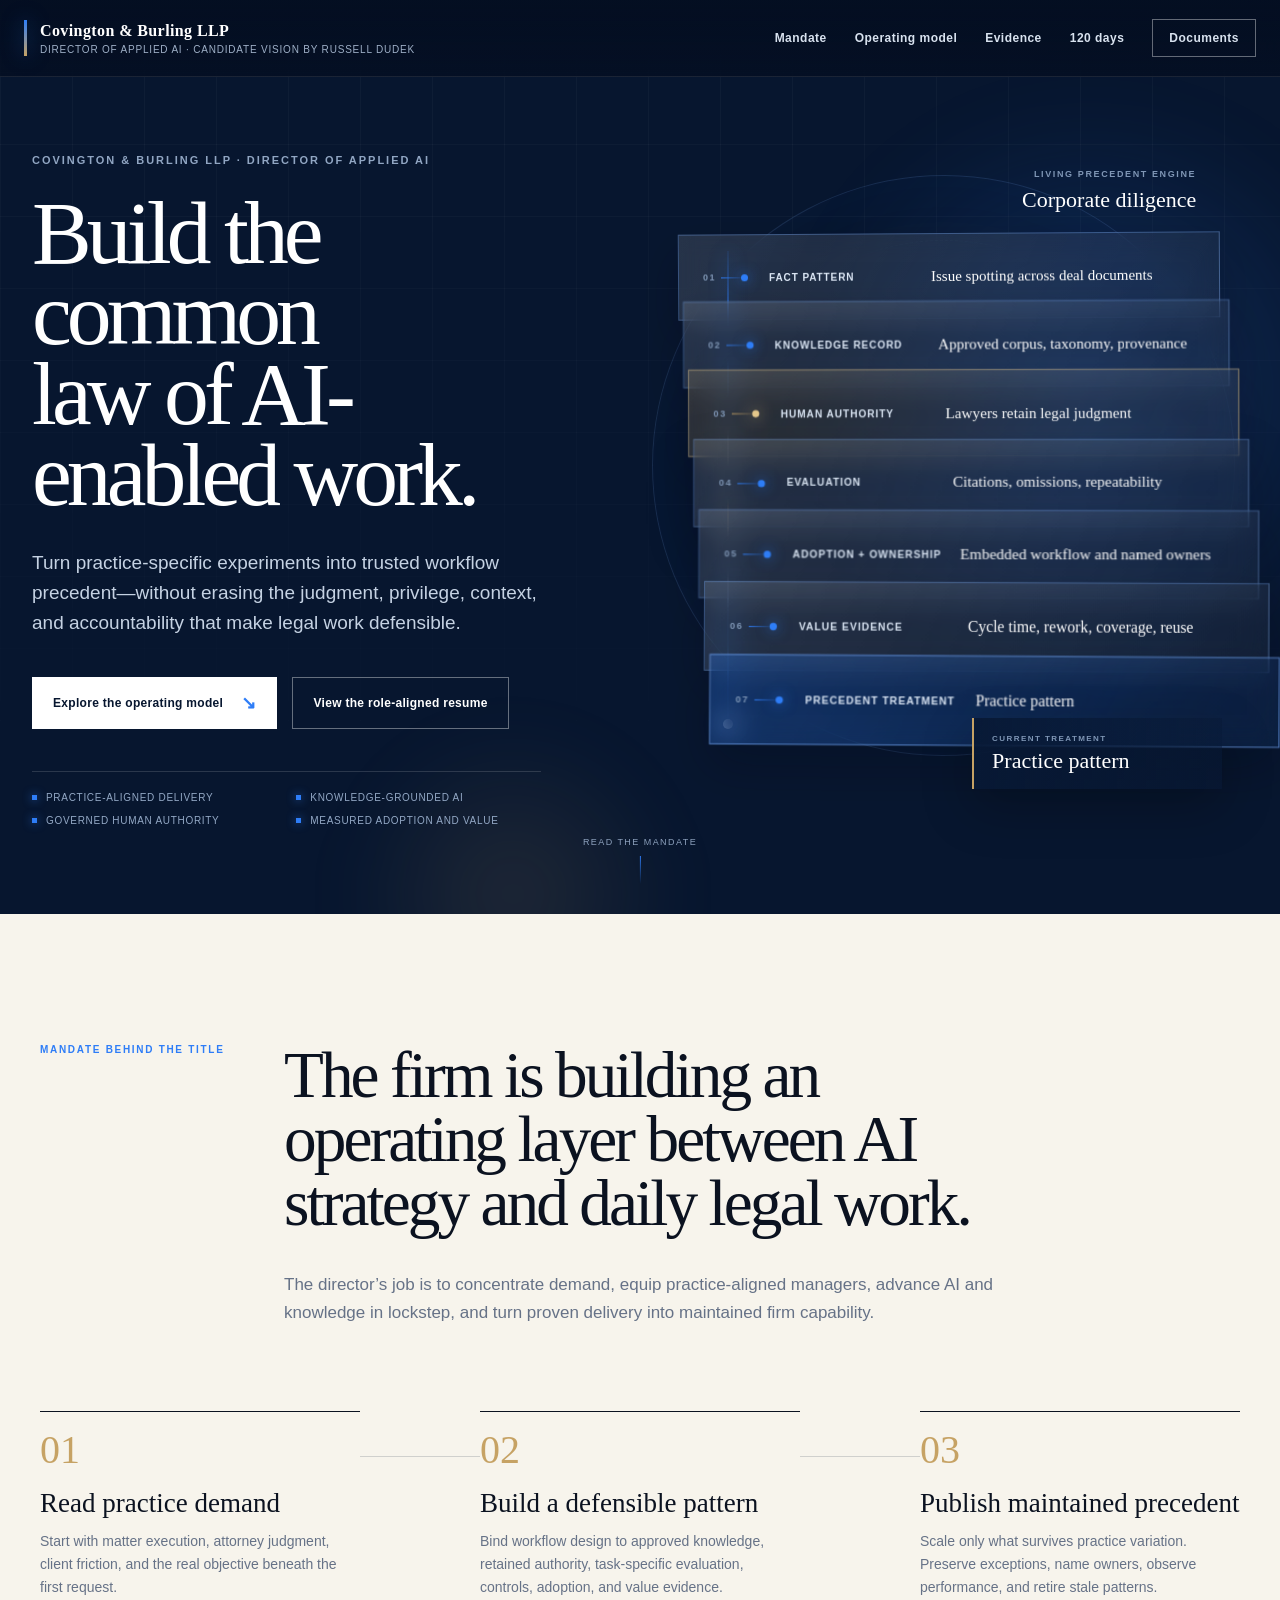
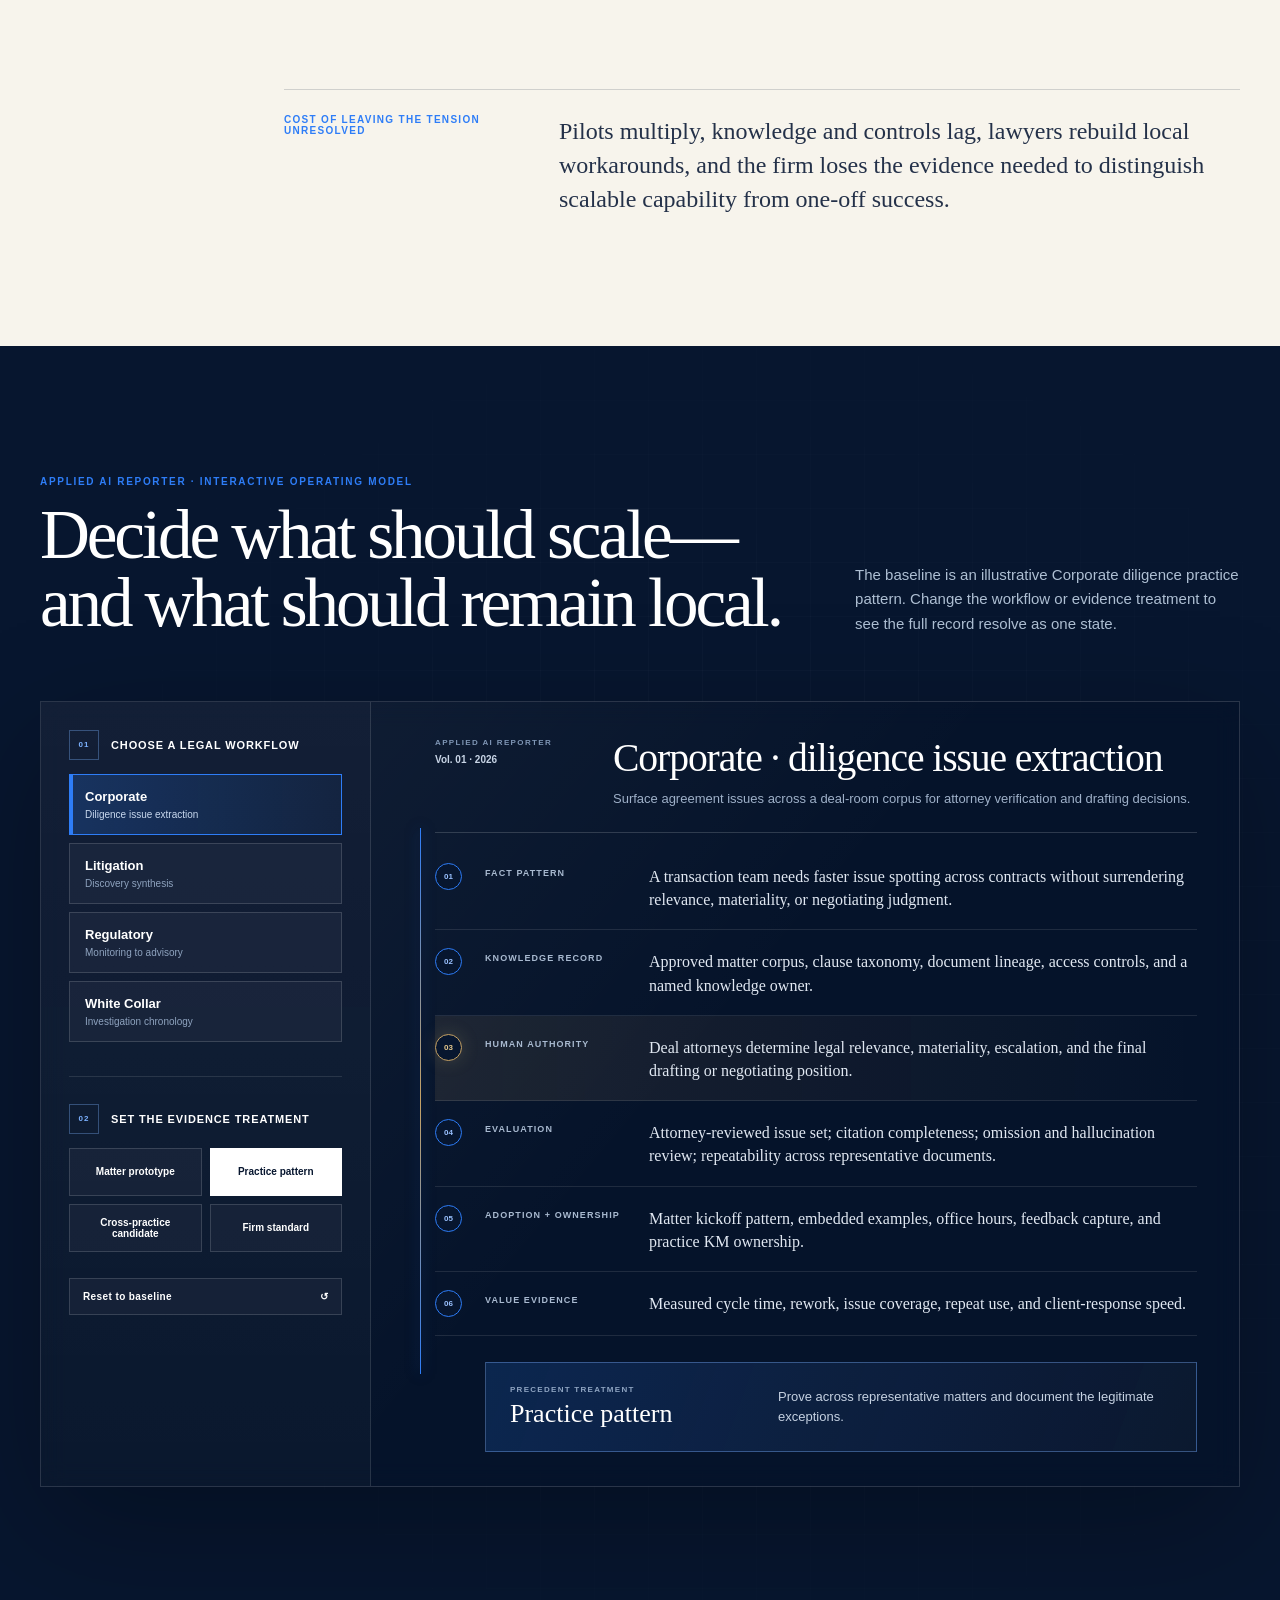
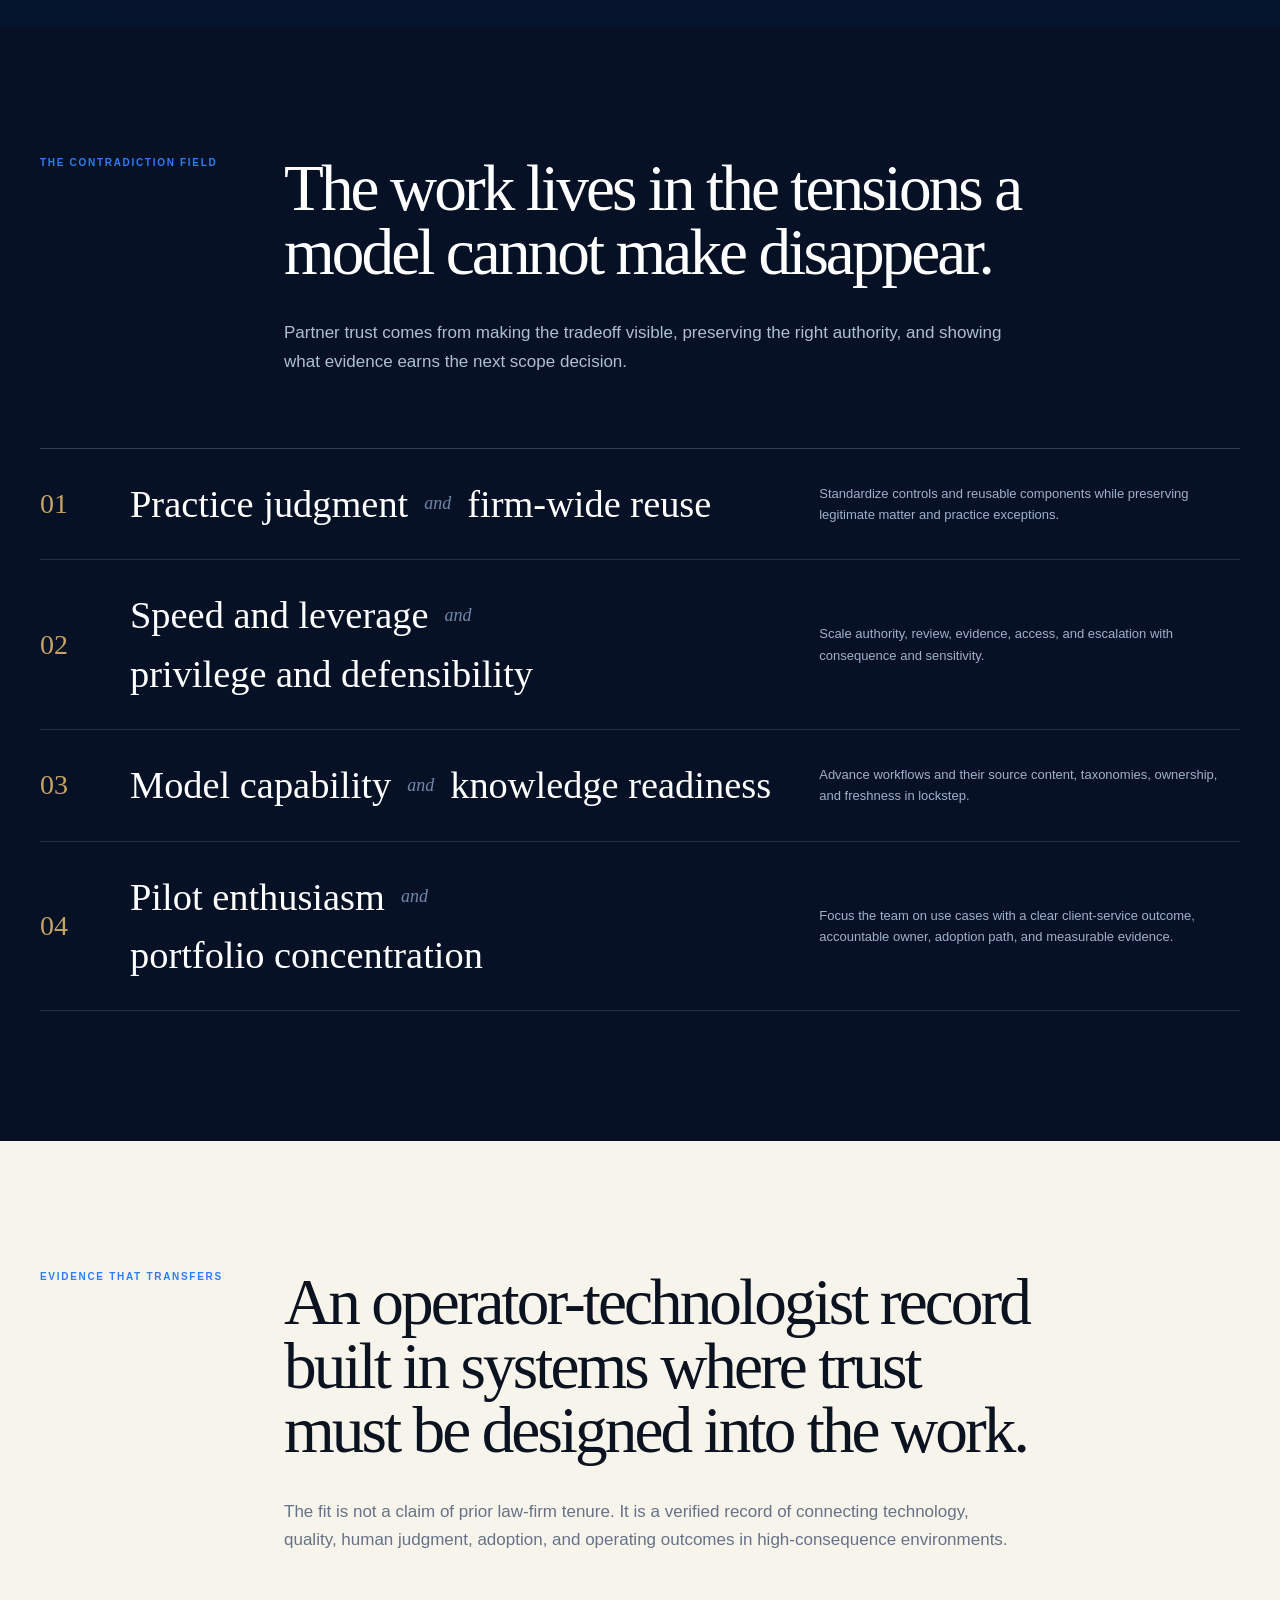
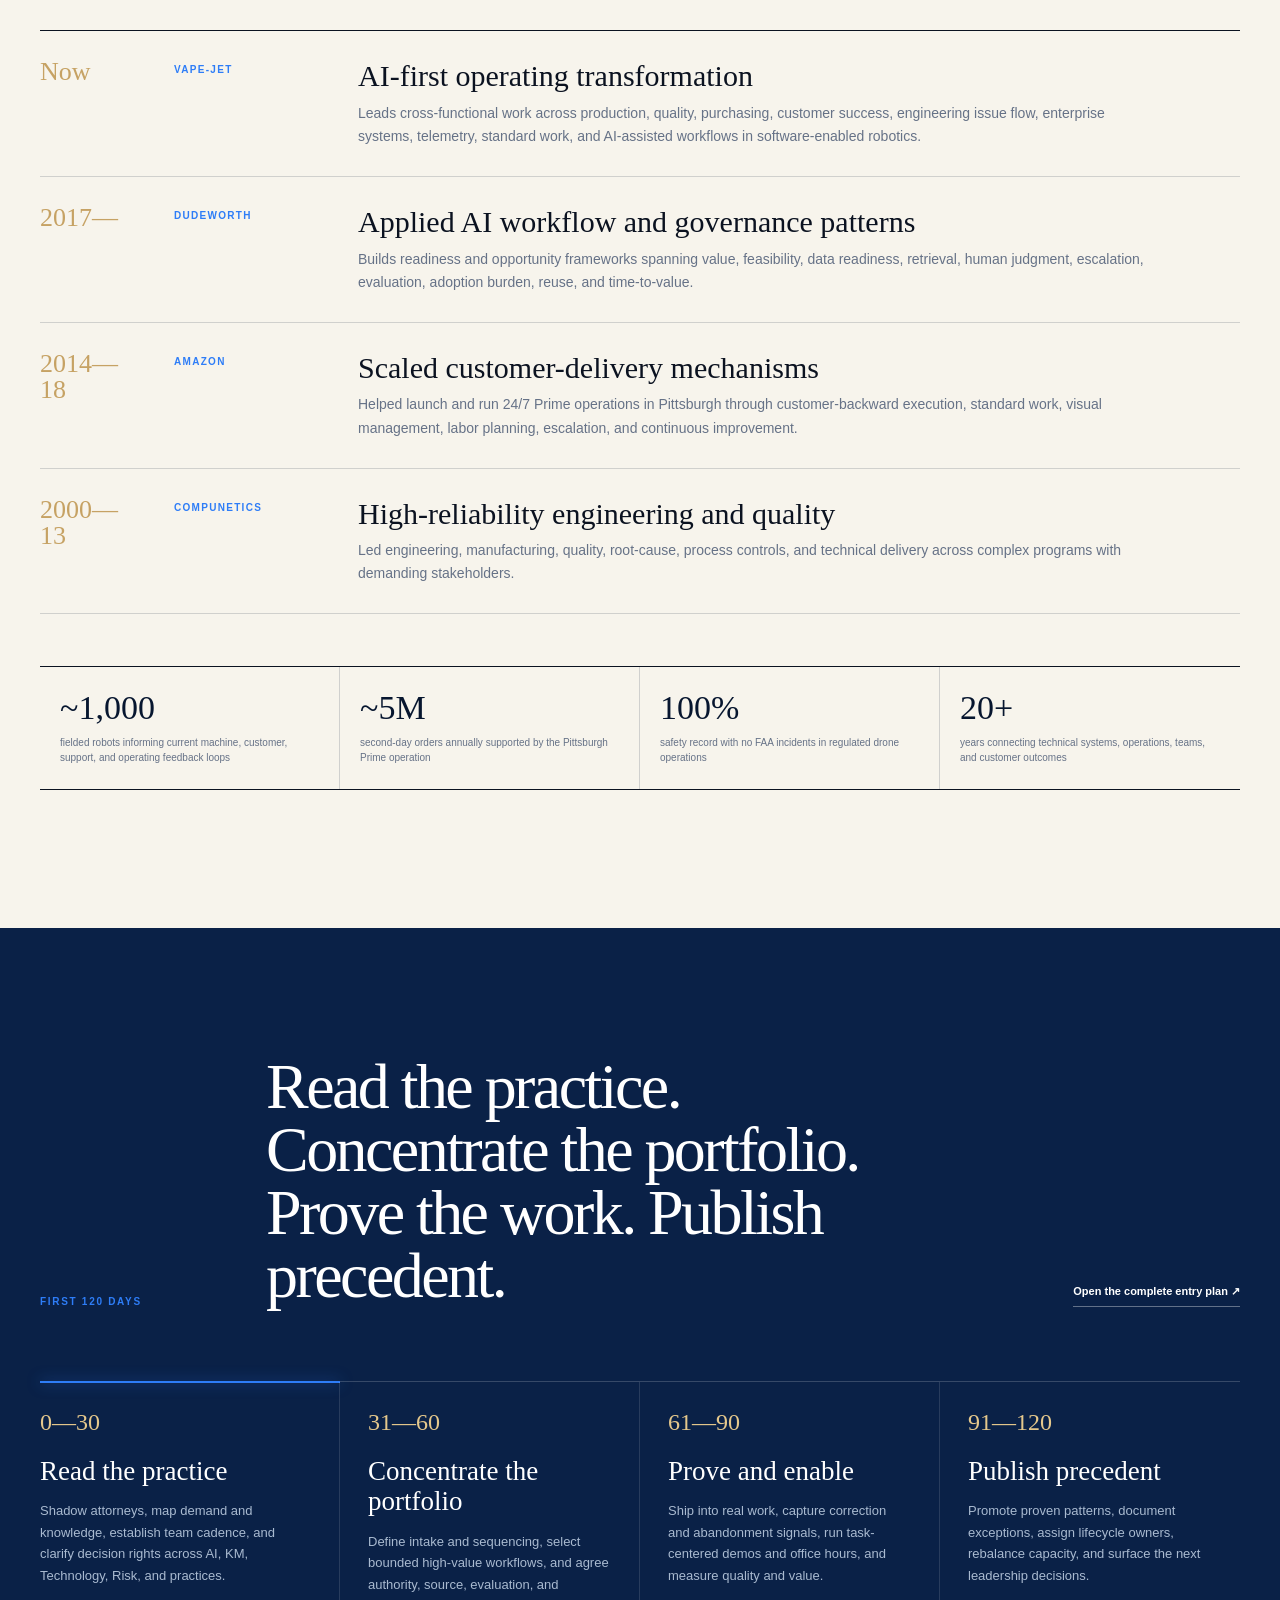
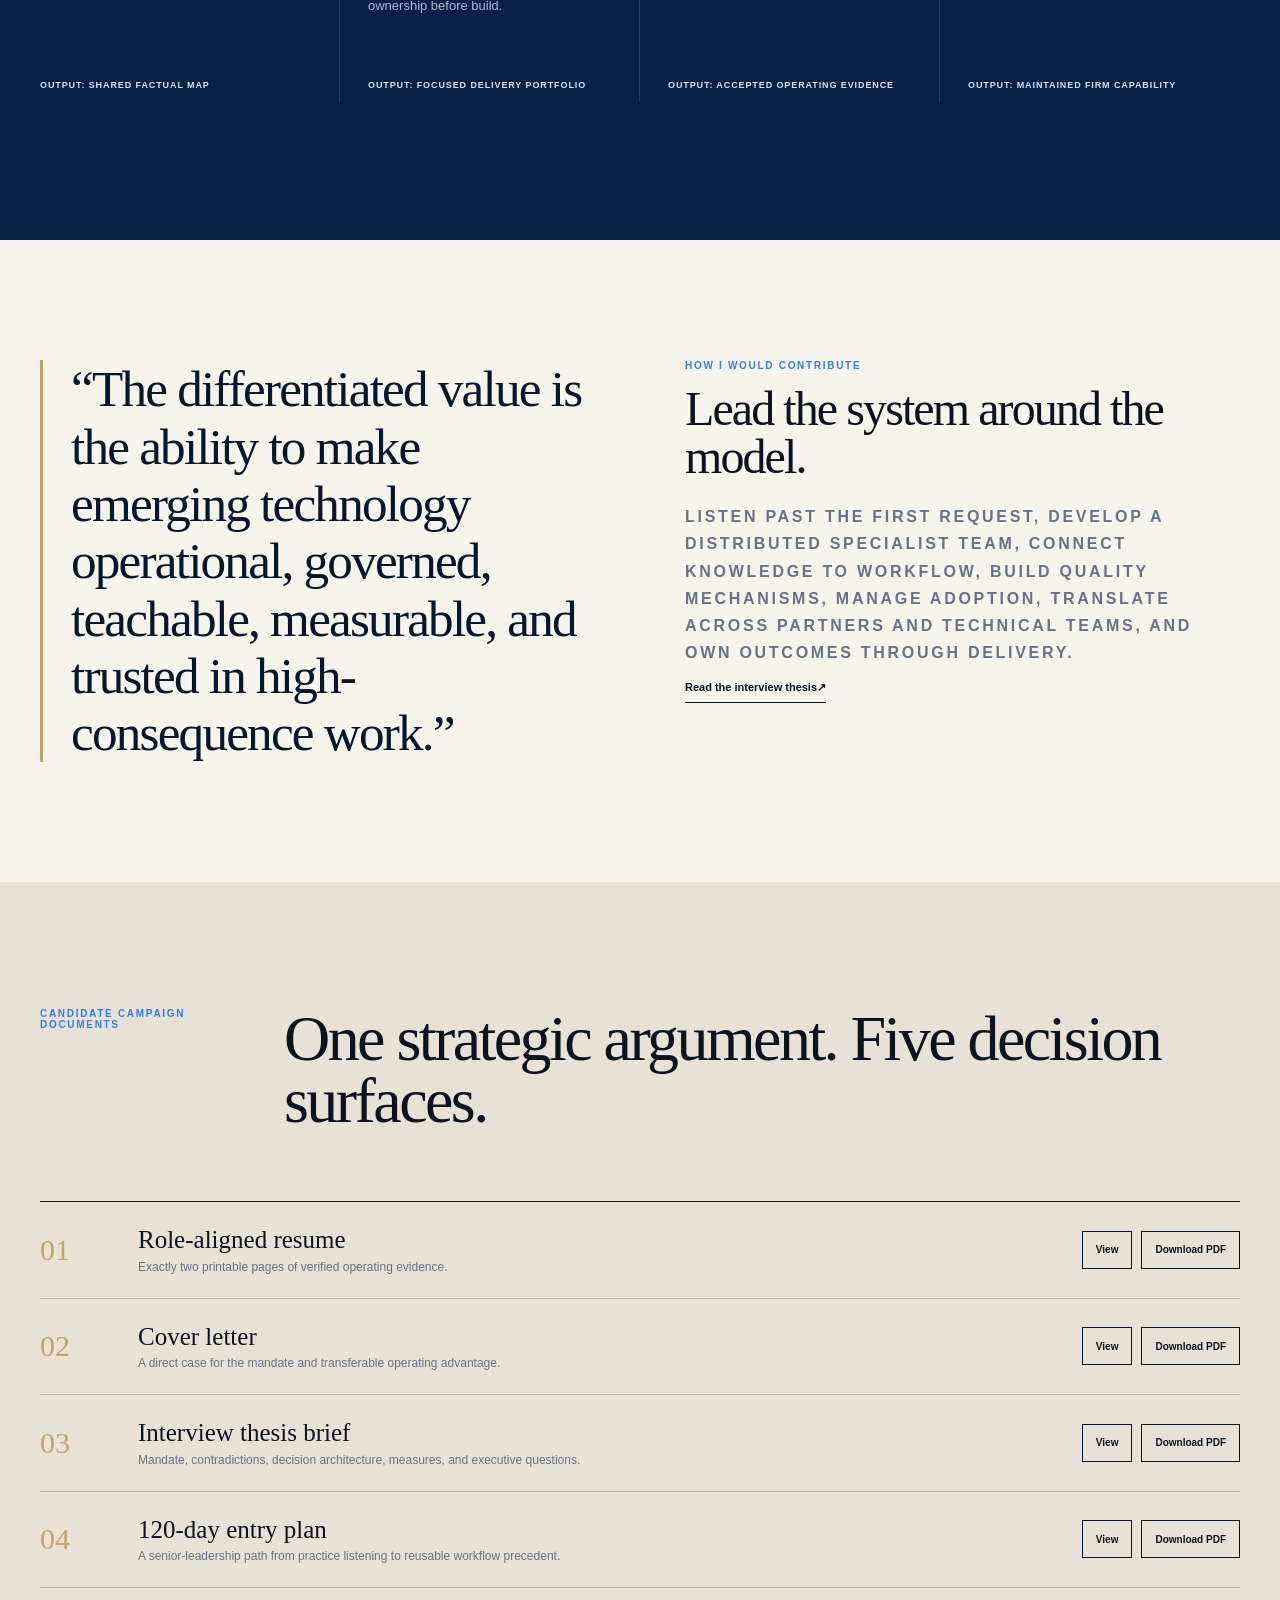
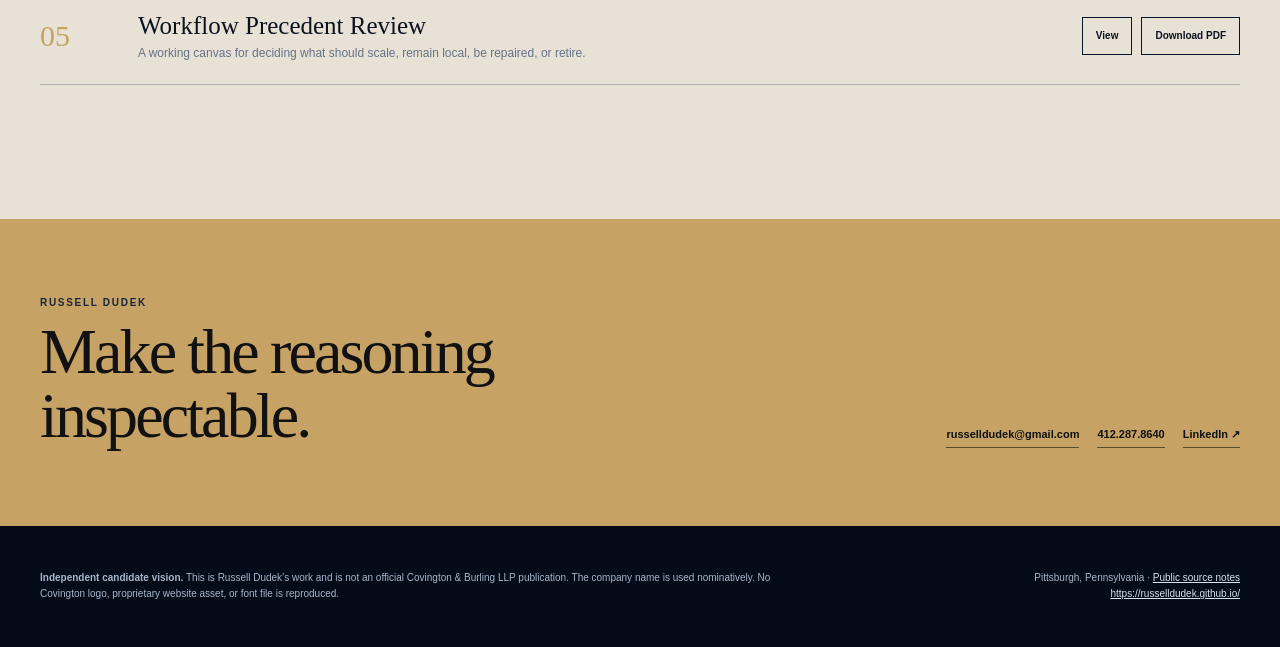
==== index.html @ 525b0bd7 "Publish Living Precedent Engine campaign" ====
<!doctype html>
<html lang="en">
<head>
  <meta charset="utf-8">
  <meta name="viewport" content="width=device-width,initial-scale=1">
  <meta name="theme-color" content="#07162f">
  <title>Russell Dudek | Director of Applied AI Candidate Vision</title>
  <meta name="description" content="An independent candidate vision for leading applied AI delivery across Covington's legal practices.">
  <link rel="stylesheet" href="styles.css">
  <script src="app.js" defer></script>
</head>
<body class="site-body">
  <a class="skip-link" href="#main">Skip to content</a>

  <header class="site-header" id="top">
    <nav class="nav-shell" aria-label="Primary">
      <a class="identity" href="index.html" aria-label="Covington & Burling LLP Director of Applied AI candidate vision by Russell Dudek">
        <span class="identity-mark" aria-hidden="true"></span>
        <span>
          <strong>Covington &amp; Burling LLP</strong>
          <small>Director of Applied AI · Candidate vision by Russell Dudek</small>
        </span>
      </a>
      <button class="menu-button" id="menuBtn" type="button" aria-expanded="false" aria-controls="siteMenu">
        <span></span><span></span><span></span><span class="sr-only">Open menu</span>
      </button>
      <div class="nav-links" id="siteMenu">
        <a href="#mandate">Mandate</a>
        <a href="#precedentLab">Operating model</a>
        <a href="#evidence">Evidence</a>
        <a href="#entry">120 days</a>
        <a class="nav-documents" href="#documents">Documents</a>
      </div>
    </nav>
  </header>

  <main id="main">
    <section class="hero" aria-labelledby="heroTitle">
      <div class="hero-grid" aria-hidden="true"></div>
      <div class="hero-glow hero-glow-one" aria-hidden="true"></div>
      <div class="hero-glow hero-glow-two" aria-hidden="true"></div>
      <div class="hero-inner">
        <div class="hero-copy">
          <p class="hero-context">Covington &amp; Burling LLP · Director of Applied AI</p>
          <h1 id="heroTitle">Build the common law of AI-enabled work.</h1>
          <p class="hero-lead">Turn practice-specific experiments into trusted workflow precedent—without erasing the judgment, privilege, context, and accountability that make legal work defensible.</p>
          <div class="hero-actions">
            <a class="hero-primary" href="#precedentLab">Explore the operating model <span aria-hidden="true">↘</span></a>
            <a class="hero-secondary" href="resume.html">View the role-aligned resume</a>
          </div>
          <div class="hero-proof" aria-label="Candidate positioning">
            <span>Practice-aligned delivery</span>
            <span>Knowledge-grounded AI</span>
            <span>Governed human authority</span>
            <span>Measured adoption and value</span>
          </div>
        </div>

        <div class="engine-hero" id="heroEngine" data-state="assembling" aria-label="Living Precedent Engine showing seven evidence layers">
          <div class="engine-orbit" aria-hidden="true"></div>
          <div class="engine-caption">
            <span>Living Precedent Engine</span>
            <strong data-field="scenarioShort">Corporate diligence</strong>
          </div>

          <div class="engine-desktop" aria-hidden="true">
            <div class="authority-thread"></div>
            <div class="engine-layer" data-engine-layer="fact" style="--i:0">
              <span class="engine-index">01</span><span class="engine-label">Fact pattern</span><span class="engine-value" data-field="factShort">Issue spotting across deal documents</span>
            </div>
            <div class="engine-layer" data-engine-layer="knowledge" style="--i:1">
              <span class="engine-index">02</span><span class="engine-label">Knowledge record</span><span class="engine-value" data-field="knowledgeShort">Approved corpus, taxonomy, provenance</span>
            </div>
            <div class="engine-layer authority-layer" data-engine-layer="authority" style="--i:2">
              <span class="engine-index">03</span><span class="engine-label">Human authority</span><span class="engine-value" data-field="authorityShort">Lawyers retain legal judgment</span>
            </div>
            <div class="engine-layer" data-engine-layer="evaluation" style="--i:3">
              <span class="engine-index">04</span><span class="engine-label">Evaluation</span><span class="engine-value" data-field="evaluationShort">Citations, omissions, repeatability</span>
            </div>
            <div class="engine-layer" data-engine-layer="adoption" style="--i:4">
              <span class="engine-index">05</span><span class="engine-label">Adoption + ownership</span><span class="engine-value" data-field="adoptionShort">Embedded workflow and named owners</span>
            </div>
            <div class="engine-layer" data-engine-layer="value" style="--i:5">
              <span class="engine-index">06</span><span class="engine-label">Value evidence</span><span class="engine-value" data-field="valueShort">Cycle time, rework, coverage, reuse</span>
            </div>
            <div class="engine-layer treatment-layer" data-engine-layer="treatment" style="--i:6">
              <span class="engine-index">07</span><span class="engine-label">Precedent treatment</span><strong class="engine-value" data-field="disposition">Practice pattern</strong>
            </div>
          </div>

          <div class="engine-mobile" aria-hidden="true">
            <div><span>01</span><small>Fact pattern</small><strong data-field="factShort">Issue spotting across deal documents</strong></div>
            <div><span>02</span><small>Knowledge record</small><strong data-field="knowledgeShort">Approved corpus, taxonomy, provenance</strong></div>
            <div class="mobile-authority"><span>03</span><small>Human authority</small><strong data-field="authorityShort">Lawyers retain legal judgment</strong></div>
            <div><span>04</span><small>Evaluation</small><strong data-field="evaluationShort">Citations, omissions, repeatability</strong></div>
            <div><span>05</span><small>Adoption + ownership</small><strong data-field="adoptionShort">Embedded workflow and named owners</strong></div>
            <div><span>06</span><small>Value evidence</small><strong data-field="valueShort">Cycle time, rework, coverage, reuse</strong></div>
            <div class="mobile-treatment"><span>07</span><small>Precedent treatment</small><strong data-field="disposition">Practice pattern</strong></div>
          </div>

          <div class="engine-status">
            <span>Current treatment</span>
            <strong data-field="disposition">Practice pattern</strong>
          </div>
        </div>
      </div>
      <a class="scroll-cue" href="#mandate"><span>Read the mandate</span><i aria-hidden="true"></i></a>
    </section>

    <section class="mandate-section section-light" id="mandate">
      <div class="content-shell">
        <div class="section-heading reveal">
          <p>Mandate behind the title</p>
          <h2>The firm is building an operating layer between AI strategy and daily legal work.</h2>
          <div class="section-summary">The director’s job is to concentrate demand, equip practice-aligned managers, advance AI and knowledge in lockstep, and turn proven delivery into maintained firm capability.</div>
        </div>
        <div class="mandate-track reveal" aria-label="Mandate progression">
          <article>
            <span>01</span>
            <h3>Read practice demand</h3>
            <p>Start with matter execution, attorney judgment, client friction, and the real objective beneath the first request.</p>
          </article>
          <div class="track-line" aria-hidden="true"><i></i></div>
          <article>
            <span>02</span>
            <h3>Build a defensible pattern</h3>
            <p>Bind workflow design to approved knowledge, retained authority, task-specific evaluation, controls, adoption, and value evidence.</p>
          </article>
          <div class="track-line" aria-hidden="true"><i></i></div>
          <article>
            <span>03</span>
            <h3>Publish maintained precedent</h3>
            <p>Scale only what survives practice variation. Preserve exceptions, name owners, observe performance, and retire stale patterns.</p>
          </article>
        </div>
        <div class="inaction-note reveal">
          <span>Cost of leaving the tension unresolved</span>
          <p>Pilots multiply, knowledge and controls lag, lawyers rebuild local workarounds, and the firm loses the evidence needed to distinguish scalable capability from one-off success.</p>
        </div>
      </div>
    </section>

    <section class="lab-section" id="precedentLab" aria-labelledby="labTitle">
      <div class="lab-grid-background" aria-hidden="true"></div>
      <div class="content-shell">
        <div class="lab-heading reveal">
          <div>
            <p>Applied AI Reporter · interactive operating model</p>
            <h2 id="labTitle">Decide what should scale—and what should remain local.</h2>
          </div>
          <p>The baseline is an illustrative Corporate diligence practice pattern. Change the workflow or evidence treatment to see the full record resolve as one state.</p>
        </div>

        <div class="lab-shell reveal">
          <aside class="lab-controls" aria-label="Precedent model controls">
            <div class="control-group">
              <div class="control-heading"><span>01</span><strong>Choose a legal workflow</strong></div>
              <div class="scenario-controls" role="tablist" aria-label="Legal workflow">
                <button class="scenario-btn" type="button" data-scenario="corporate" role="tab" aria-selected="true">Corporate <small>Diligence issue extraction</small></button>
                <button class="scenario-btn" type="button" data-scenario="litigation" role="tab" aria-selected="false">Litigation <small>Discovery synthesis</small></button>
                <button class="scenario-btn" type="button" data-scenario="regulatory" role="tab" aria-selected="false">Regulatory <small>Monitoring to advisory</small></button>
                <button class="scenario-btn" type="button" data-scenario="whitecollar" role="tab" aria-selected="false">White Collar <small>Investigation chronology</small></button>
              </div>
            </div>

            <div class="control-group">
              <div class="control-heading"><span>02</span><strong>Set the evidence treatment</strong></div>
              <div class="stage-controls" aria-label="Evidence treatment">
                <button class="stage-btn" type="button" data-stage="prototype" aria-pressed="false">Matter prototype</button>
                <button class="stage-btn" type="button" data-stage="practice" aria-pressed="true">Practice pattern</button>
                <button class="stage-btn" type="button" data-stage="candidate" aria-pressed="false">Cross-practice candidate</button>
                <button class="stage-btn" type="button" data-stage="standard" aria-pressed="false">Firm standard</button>
              </div>
            </div>

            <button class="reset-button" type="button" id="resetLab">Reset to baseline <span aria-hidden="true">↺</span></button>
          </aside>

          <article class="precedent-record" aria-live="polite">
            <header class="record-header">
              <div class="record-volume"><span>Applied AI Reporter</span><strong>Vol. 01 · 2026</strong></div>
              <div>
                <h3 id="scenarioTitle">Corporate · diligence issue extraction</h3>
                <p id="scenarioSummary">Surface agreement issues across a deal-room corpus for attorney verification and drafting decisions.</p>
              </div>
            </header>

            <div class="record-thread" aria-hidden="true"></div>
            <div class="record-layers">
              <section class="record-layer" data-record-layer="fact"><span>01</span><h4>Fact pattern</h4><p id="fact">A transaction team needs faster issue spotting across contracts without surrendering relevance, materiality, or negotiating judgment.</p></section>
              <section class="record-layer" data-record-layer="knowledge"><span>02</span><h4>Knowledge record</h4><p id="knowledge">Approved matter corpus, clause taxonomy, document lineage, access controls, and a named knowledge owner.</p></section>
              <section class="record-layer record-authority" data-record-layer="authority"><span>03</span><h4>Human authority</h4><p id="authority">Deal attorneys determine legal relevance, materiality, escalation, and the final drafting or negotiating position.</p></section>
              <section class="record-layer" data-record-layer="evaluation"><span>04</span><h4>Evaluation</h4><p id="evaluation">Attorney-reviewed issue set; citation completeness; omission and hallucination review; repeatability across representative documents.</p></section>
              <section class="record-layer" data-record-layer="adoption"><span>05</span><h4>Adoption + ownership</h4><p id="adoption">Matter kickoff pattern, embedded examples, office hours, feedback capture, and practice KM ownership.</p></section>
              <section class="record-layer" data-record-layer="value"><span>06</span><h4>Value evidence</h4><p id="value">Measured cycle time, rework, issue coverage, repeat use, and client-response speed.</p></section>
            </div>

            <footer class="record-disposition">
              <div><span>Precedent treatment</span><strong id="labDisposition">Practice pattern</strong></div>
              <p id="nextDecision">Prove across representative matters and document the legitimate exceptions.</p>
            </footer>
          </article>
        </div>
        <p class="sr-only" id="stateAnnouncement" aria-live="polite"></p>
      </div>
    </section>

    <section class="tensions-section" id="tensions">
      <div class="content-shell">
        <div class="section-heading inverse reveal">
          <p>The contradiction field</p>
          <h2>The work lives in the tensions a model cannot make disappear.</h2>
          <div class="section-summary">Partner trust comes from making the tradeoff visible, preserving the right authority, and showing what evidence earns the next scope decision.</div>
        </div>
        <div class="tension-list">
          <article class="tension-item reveal"><span>01</span><div><strong>Practice judgment</strong><em>and</em><strong>firm-wide reuse</strong></div><p>Standardize controls and reusable components while preserving legitimate matter and practice exceptions.</p></article>
          <article class="tension-item reveal"><span>02</span><div><strong>Speed and leverage</strong><em>and</em><strong>privilege and defensibility</strong></div><p>Scale authority, review, evidence, access, and escalation with consequence and sensitivity.</p></article>
          <article class="tension-item reveal"><span>03</span><div><strong>Model capability</strong><em>and</em><strong>knowledge readiness</strong></div><p>Advance workflows and their source content, taxonomies, ownership, and freshness in lockstep.</p></article>
          <article class="tension-item reveal"><span>04</span><div><strong>Pilot enthusiasm</strong><em>and</em><strong>portfolio concentration</strong></div><p>Focus the team on use cases with a clear client-service outcome, accountable owner, adoption path, and measurable evidence.</p></article>
        </div>
      </div>
    </section>

    <section class="evidence-section section-light" id="evidence">
      <div class="content-shell">
        <div class="section-heading reveal">
          <p>Evidence that transfers</p>
          <h2>An operator-technologist record built in systems where trust must be designed into the work.</h2>
          <div class="section-summary">The fit is not a claim of prior law-firm tenure. It is a verified record of connecting technology, quality, human judgment, adoption, and operating outcomes in high-consequence environments.</div>
        </div>

        <div class="evidence-rail reveal">
          <article><div class="evidence-year">Now</div><div class="evidence-company">Vape-Jet</div><div><h3>AI-first operating transformation</h3><p>Leads cross-functional work across production, quality, purchasing, customer success, engineering issue flow, enterprise systems, telemetry, standard work, and AI-assisted workflows in software-enabled robotics.</p></div></article>
          <article><div class="evidence-year">2017—</div><div class="evidence-company">DudeWorth</div><div><h3>Applied AI workflow and governance patterns</h3><p>Builds readiness and opportunity frameworks spanning value, feasibility, data readiness, retrieval, human judgment, escalation, evaluation, adoption burden, reuse, and time-to-value.</p></div></article>
          <article><div class="evidence-year">2014—18</div><div class="evidence-company">Amazon</div><div><h3>Scaled customer-delivery mechanisms</h3><p>Helped launch and run 24/7 Prime operations in Pittsburgh through customer-backward execution, standard work, visual management, labor planning, escalation, and continuous improvement.</p></div></article>
          <article><div class="evidence-year">2000—13</div><div class="evidence-company">Compunetics</div><div><h3>High-reliability engineering and quality</h3><p>Led engineering, manufacturing, quality, root-cause, process controls, and technical delivery across complex programs with demanding stakeholders.</p></div></article>
        </div>

        <div class="evidence-measures reveal" aria-label="Verified measures">
          <div><strong>~1,000</strong><span>fielded robots informing current machine, customer, support, and operating feedback loops</span></div>
          <div><strong>~5M</strong><span>second-day orders annually supported by the Pittsburgh Prime operation</span></div>
          <div><strong>100%</strong><span>safety record with no FAA incidents in regulated drone operations</span></div>
          <div><strong>20+</strong><span>years connecting technical systems, operations, teams, and customer outcomes</span></div>
        </div>
      </div>
    </section>

    <section class="entry-section" id="entry">
      <div class="content-shell">
        <div class="entry-heading reveal">
          <p>First 120 days</p>
          <h2>Read the practice. Concentrate the portfolio. Prove the work. Publish precedent.</h2>
          <a href="120-day-plan.html">Open the complete entry plan <span aria-hidden="true">↗</span></a>
        </div>
        <div class="entry-path reveal">
          <article><span>0—30</span><h3>Read the practice</h3><p>Shadow attorneys, map demand and knowledge, establish team cadence, and clarify decision rights across AI, KM, Technology, Risk, and practices.</p><strong>Output: shared factual map</strong></article>
          <article><span>31—60</span><h3>Concentrate the portfolio</h3><p>Define intake and sequencing, select bounded high-value workflows, and agree authority, source, evaluation, and ownership before build.</p><strong>Output: focused delivery portfolio</strong></article>
          <article><span>61—90</span><h3>Prove and enable</h3><p>Ship into real work, capture correction and abandonment signals, run task-centered demos and office hours, and measure quality and value.</p><strong>Output: accepted operating evidence</strong></article>
          <article><span>91—120</span><h3>Publish precedent</h3><p>Promote proven patterns, document exceptions, assign lifecycle owners, rebalance capacity, and surface the next leadership decisions.</p><strong>Output: maintained firm capability</strong></article>
        </div>
      </div>
    </section>

    <section class="fit-section section-light">
      <div class="content-shell fit-grid reveal">
        <blockquote>“The differentiated value is the ability to make emerging technology operational, governed, teachable, measurable, and trusted in high-consequence work.”</blockquote>
        <div>
          <p>How I would contribute</p>
          <h2>Lead the system around the model.</h2>
          <p>Listen past the first request, develop a distributed specialist team, connect knowledge to workflow, build quality mechanisms, manage adoption, translate across partners and technical teams, and own outcomes through delivery.</p>
          <a href="interview-brief.html">Read the interview thesis <span aria-hidden="true">↗</span></a>
        </div>
      </div>
    </section>

    <section class="documents-section" id="documents">
      <div class="content-shell">
        <div class="documents-heading reveal">
          <p>Candidate campaign documents</p>
          <h2>One strategic argument. Five decision surfaces.</h2>
        </div>
        <div class="document-rail reveal">
          <article><span>01</span><div><h3>Role-aligned resume</h3><p>Exactly two printable pages of verified operating evidence.</p></div><div><a href="resume.html">View</a><a href="pdfs/Russell-Dudek-Covington-Resume.pdf" download>Download PDF</a></div></article>
          <article><span>02</span><div><h3>Cover letter</h3><p>A direct case for the mandate and transferable operating advantage.</p></div><div><a href="cover-letter.html">View</a><a href="pdfs/Russell-Dudek-Covington-Cover-Letter.pdf" download>Download PDF</a></div></article>
          <article><span>03</span><div><h3>Interview thesis brief</h3><p>Mandate, contradictions, decision architecture, measures, and executive questions.</p></div><div><a href="interview-brief.html">View</a><a href="pdfs/Russell-Dudek-Covington-Interview-Brief.pdf" download>Download PDF</a></div></article>
          <article><span>04</span><div><h3>120-day entry plan</h3><p>A senior-leadership path from practice listening to reusable workflow precedent.</p></div><div><a href="120-day-plan.html">View</a><a href="pdfs/Russell-Dudek-Covington-120-Day-Plan.pdf" download>Download PDF</a></div></article>
          <article><span>05</span><div><h3>Workflow Precedent Review</h3><p>A working canvas for deciding what should scale, remain local, be repaired, or retire.</p></div><div><a href="workflow-precedent-review.html">View</a><a href="pdfs/Russell-Dudek-Covington-Workflow-Precedent-Review.pdf" download>Download PDF</a></div></article>
        </div>
      </div>
    </section>

    <section class="contact-section">
      <div class="content-shell contact-grid reveal">
        <div><p>Russell Dudek</p><h2>Make the reasoning inspectable.</h2></div>
        <div class="contact-links"><a href="mailto:russelldudek@gmail.com">russelldudek@gmail.com</a><a href="tel:+14122878640">412.287.8640</a><a href="https://www.linkedin.com/in/russelldudek">LinkedIn ↗</a></div>
      </div>
    </section>
  </main>

  <footer class="site-footer">
    <div class="content-shell footer-grid">
      <p><strong>Independent candidate vision.</strong> This is Russell Dudek’s work and is not an official Covington &amp; Burling LLP publication. The company name is used nominatively. No Covington logo, proprietary website asset, or font file is reproduced.</p>
      <p>Pittsburgh, Pennsylvania · <a href="source-notes.html">Public source notes</a><br><a href="https://russelldudek.github.io/">https://russelldudek.github.io/</a></p>
    </div>
  </footer>
</body>
</html>
---- styles.css ----
:root{
  --navy:#07162f;
  --navy-2:#0a2147;
  --navy-3:#102f62;
  --ink:#0b1220;
  --paper:#f7f4ec;
  --paper-2:#ede8dc;
  --white:#ffffff;
  --cobalt:#2e7df7;
  --blue:#1e5f9f;
  --cobalt-soft:#7cb1ff;
  --brass:#c6a264;
  --brass-light:#e5c88c;
  --mist:#c9d6e7;
  --muted:#667287;
  --line:rgba(7,22,47,.16);
  --line-light:rgba(255,255,255,.16);
  --serif:Georgia,'Times New Roman',serif;
  --sans:ui-sans-serif,-apple-system,BlinkMacSystemFont,'Segoe UI',Arial,sans-serif;
  --ease:cubic-bezier(.2,.8,.2,1);
  --shadow:0 28px 90px rgba(2,10,26,.28);
}
*{box-sizing:border-box}
html{scroll-behavior:smooth;background:var(--navy)}
body{margin:0;color:var(--ink);font-family:var(--sans);background:var(--paper);text-rendering:optimizeLegibility}
a{color:inherit}
button,input,textarea,select{font:inherit}
button{color:inherit}
.site-body{overflow-x:hidden}
.sr-only{position:absolute!important;width:1px!important;height:1px!important;padding:0!important;margin:-1px!important;overflow:hidden!important;clip:rect(0,0,0,0)!important;white-space:nowrap!important;border:0!important}
.skip-link{position:fixed;left:16px;top:12px;z-index:1000;transform:translateY(-180%);background:var(--white);color:var(--navy);padding:10px 14px;text-decoration:none;font-weight:800;transition:transform .2s}
.skip-link:focus{transform:translateY(0)}
.content-shell{width:min(1200px,calc(100% - 64px));margin:0 auto}

.site-header{position:fixed;top:0;left:0;right:0;z-index:100;background:linear-gradient(180deg,rgba(4,14,33,.96),rgba(4,14,33,.78));border-bottom:1px solid rgba(255,255,255,.09);backdrop-filter:blur(18px)}
.nav-shell{width:min(1240px,calc(100% - 48px));height:76px;margin:0 auto;display:flex;align-items:center;justify-content:space-between;gap:28px}
.identity{display:flex;align-items:center;gap:13px;color:var(--white);text-decoration:none;min-width:0}
.identity-mark{width:3px;height:36px;background:linear-gradient(180deg,var(--cobalt),var(--brass));box-shadow:0 0 20px rgba(46,125,247,.55)}
.identity strong{display:block;font:700 16px/1.2 var(--serif);letter-spacing:.025em}
.identity small{display:block;margin-top:4px;color:#9fb0c7;font-size:10px;letter-spacing:.08em;text-transform:uppercase;white-space:nowrap}
.nav-links{display:flex;align-items:center;gap:28px}
.nav-links a{position:relative;color:#d8e2ef;text-decoration:none;font-size:12px;font-weight:750;letter-spacing:.04em}
.nav-links a:not(.nav-documents)::after{content:'';position:absolute;left:0;bottom:-7px;width:100%;height:1px;background:var(--cobalt);transform:scaleX(0);transform-origin:left;transition:transform .28s var(--ease)}
.nav-links a:hover::after,.nav-links a:focus-visible::after{transform:scaleX(1)}
.nav-documents{border:1px solid rgba(255,255,255,.38);padding:11px 16px;transition:background .25s,border-color .25s}
.nav-documents:hover,.nav-documents:focus-visible{background:var(--white);color:var(--navy);border-color:var(--white)}
.menu-button{display:none;border:0;background:transparent;width:42px;height:42px;padding:8px;cursor:pointer}
.menu-button span:not(.sr-only){display:block;height:1px;background:var(--white);margin:6px 0;transition:transform .25s,opacity .25s}

.hero{position:relative;min-height:900px;background:var(--navy);color:var(--white);display:flex;align-items:center;overflow:hidden;padding:132px 0 88px}
.hero-grid{position:absolute;inset:0;background-image:linear-gradient(rgba(255,255,255,.035) 1px,transparent 1px),linear-gradient(90deg,rgba(255,255,255,.035) 1px,transparent 1px);background-size:72px 72px;mask-image:linear-gradient(to bottom,black,transparent 92%)}
.hero-glow{position:absolute;border-radius:50%;filter:blur(30px);pointer-events:none}
.hero-glow-one{width:620px;height:620px;right:-120px;top:80px;background:radial-gradient(circle,rgba(46,125,247,.22),transparent 68%)}
.hero-glow-two{width:360px;height:360px;left:26%;bottom:-160px;background:radial-gradient(circle,rgba(198,162,100,.13),transparent 68%)}
.hero-inner{position:relative;z-index:2;width:min(1240px,calc(100% - 64px));margin:0 auto;display:grid;grid-template-columns:minmax(0,.88fr) minmax(560px,1.12fr);align-items:center;gap:60px}
.hero-copy{padding-top:22px}
.hero-context{margin:0 0 27px;color:#91a6c3;font-size:11px;font-weight:800;letter-spacing:.18em;text-transform:uppercase}
.hero h1{font:500 clamp(62px,7vw,112px)/.9 var(--serif);letter-spacing:-.055em;max-width:720px;margin:0;text-wrap:balance}
.hero-lead{max-width:620px;margin:32px 0 0;color:#c5d2e3;font-size:19px;line-height:1.6}
.hero-actions{display:flex;align-items:center;gap:15px;margin-top:38px;flex-wrap:wrap}
.hero-primary,.hero-secondary{min-height:52px;display:inline-flex;align-items:center;justify-content:center;gap:18px;padding:0 20px;text-decoration:none;font-size:12px;font-weight:850;letter-spacing:.025em;transition:transform .25s var(--ease),background .25s,color .25s,border-color .25s}
.hero-primary{background:var(--white);color:var(--navy);border:1px solid var(--white)}
.hero-primary span{font-size:18px;color:var(--cobalt)}
.hero-secondary{border:1px solid rgba(255,255,255,.38);color:var(--white)}
.hero-primary:hover,.hero-secondary:hover,.hero-primary:focus-visible,.hero-secondary:focus-visible{transform:translateY(-2px)}
.hero-secondary:hover,.hero-secondary:focus-visible{background:rgba(255,255,255,.08);border-color:rgba(255,255,255,.62)}
.hero-proof{margin-top:42px;padding-top:20px;border-top:1px solid rgba(255,255,255,.14);display:grid;grid-template-columns:repeat(2,minmax(0,1fr));gap:12px 20px;color:#93a8c5;font-size:10px;letter-spacing:.07em;text-transform:uppercase}
.hero-proof span{display:flex;align-items:center;gap:9px}
.hero-proof span::before{content:'';width:5px;height:5px;background:var(--cobalt);box-shadow:0 0 10px rgba(46,125,247,.8)}
.scroll-cue{position:absolute;left:50%;bottom:30px;transform:translateX(-50%);z-index:2;color:#8da1bd;text-decoration:none;font-size:9px;letter-spacing:.16em;text-transform:uppercase;display:flex;flex-direction:column;align-items:center;gap:9px}
.scroll-cue i{display:block;width:1px;height:28px;background:linear-gradient(var(--cobalt),transparent)}

.engine-hero{position:relative;min-height:660px;isolation:isolate}
.engine-orbit{position:absolute;inset:4% 2% 8% 8%;border:1px solid rgba(124,177,255,.15);border-radius:50%;transform:rotate(-11deg);box-shadow:inset 0 0 70px rgba(46,125,247,.04)}
.engine-orbit::before,.engine-orbit::after{content:'';position:absolute;border-radius:50%;border:1px dashed rgba(255,255,255,.08)}
.engine-orbit::before{inset:11%}
.engine-orbit::after{inset:24%}
.engine-caption{position:absolute;right:8%;top:3%;z-index:5;text-align:right}
.engine-caption span{display:block;color:#7f96b5;font-size:9px;font-weight:850;letter-spacing:.18em;text-transform:uppercase}
.engine-caption strong{display:block;margin-top:8px;font:500 22px/1.15 var(--serif);color:var(--white)}
.engine-desktop{position:absolute;inset:84px 16px 74px 16px;perspective:1200px;transform-style:preserve-3d}
.authority-thread{position:absolute;left:18%;top:18px;bottom:6px;width:2px;background:linear-gradient(180deg,rgba(46,125,247,.1),var(--cobalt) 27%,var(--brass) 53%,var(--cobalt) 80%,rgba(46,125,247,.1));box-shadow:0 0 18px rgba(46,125,247,.48);z-index:20}
.authority-thread::after{content:'';position:absolute;left:-4px;top:0;width:10px;height:10px;border-radius:50%;background:var(--white);box-shadow:0 0 18px var(--cobalt);animation:threadTravel 2.8s var(--ease) forwards}
.engine-layer{--depth:calc(var(--i) * 8px);position:absolute;left:10%;right:2%;top:calc(var(--i) * 69px);min-height:86px;display:grid;grid-template-columns:54px 150px 1fr;align-items:center;gap:12px;padding:18px 22px 18px 24px;border:1px solid rgba(255,255,255,.17);background:linear-gradient(115deg,rgba(255,255,255,.12),rgba(255,255,255,.045));backdrop-filter:blur(13px);box-shadow:0 20px 46px rgba(1,8,22,.28);opacity:.1;transform:translate3d(calc(var(--i) * 7px),calc((6 - var(--i)) * 4px),calc(var(--i) * 10px)) rotateZ(calc((var(--i) - 3) * .17deg));transition:opacity .45s var(--ease),transform .7s var(--ease),border-color .45s,background .45s;transform-origin:center}
.engine-layer::before{content:'';position:absolute;left:calc(8% - 1px);top:50%;width:20px;height:1px;background:linear-gradient(90deg,var(--cobalt),rgba(46,125,247,.15))}
.engine-layer::after{content:'';position:absolute;left:calc(8% + 19px);top:calc(50% - 3px);width:7px;height:7px;border-radius:50%;background:var(--cobalt);box-shadow:0 0 13px rgba(46,125,247,.85)}
.engine-layer.is-active{opacity:1;transform:translate3d(calc(var(--i) * 7px),0,calc(var(--i) * 10px)) rotateZ(calc((var(--i) - 3) * .12deg));border-color:rgba(124,177,255,.34)}
.engine-layer.authority-layer{border-color:rgba(229,200,140,.5);background:linear-gradient(115deg,rgba(198,162,100,.2),rgba(255,255,255,.055))}
.engine-layer.authority-layer::before{background:linear-gradient(90deg,var(--brass),rgba(198,162,100,.18))}
.engine-layer.authority-layer::after{background:var(--brass-light);box-shadow:0 0 16px rgba(229,200,140,.85)}
.engine-layer.treatment-layer{background:linear-gradient(115deg,rgba(46,125,247,.28),rgba(46,125,247,.08));border-color:rgba(124,177,255,.62)}
.engine-index{font-size:9px;font-weight:900;letter-spacing:.16em;color:#7f96b5}
.engine-label{font-size:10px;font-weight:850;letter-spacing:.09em;text-transform:uppercase;color:#dce7f5}
.engine-value{font:500 15px/1.25 var(--serif);color:var(--white)}
.engine-status{position:absolute;right:4%;bottom:3%;z-index:20;min-width:250px;padding:16px 18px;border-left:2px solid var(--brass);background:linear-gradient(90deg,rgba(8,25,53,.94),rgba(8,25,53,.55));box-shadow:0 18px 50px rgba(0,0,0,.25)}
.engine-status span{display:block;color:#7f96b5;font-size:8px;font-weight:850;letter-spacing:.18em;text-transform:uppercase}
.engine-status strong{display:block;margin-top:6px;font:500 22px/1.1 var(--serif)}
.engine-mobile{display:none}
.engine-hero[data-state="transitioning"] .engine-layer{opacity:.18;transform:translate3d(calc(var(--i) * 12px),calc((var(--i) - 3) * 7px),calc(var(--i) * 12px)) scale(.985)}
.engine-hero[data-state="transitioning"] .authority-thread::after{animation:none;opacity:0}
.engine-hero[data-state="settled"] .authority-thread::after{top:calc(100% - 10px);opacity:1}
@keyframes threadTravel{0%{top:0;opacity:0}8%{opacity:1}92%{opacity:1}100%{top:calc(100% - 10px);opacity:1}}

.section-light{background:var(--paper);color:var(--ink)}
.section-heading{display:grid;grid-template-columns:190px minmax(0,1fr);gap:35px 54px;align-items:start}
.section-heading>p,.lab-heading>div>p,.entry-heading>p,.documents-heading>p,.fit-grid>div>p,.contact-grid>div>p{margin:0;color:var(--cobalt);font-size:10px;font-weight:900;letter-spacing:.17em;text-transform:uppercase}
.section-heading h2{grid-column:2;font:500 clamp(44px,5.1vw,76px)/.98 var(--serif);letter-spacing:-.045em;margin:0;max-width:950px;text-wrap:balance}
.section-summary{grid-column:2;max-width:730px;color:var(--muted);font-size:17px;line-height:1.65}
.section-heading.inverse h2{color:var(--white)}
.section-heading.inverse .section-summary{color:#aebfd3}
.mandate-section{padding:130px 0}
.mandate-track{margin-top:84px;display:grid;grid-template-columns:1fr 120px 1fr 120px 1fr;align-items:start}
.mandate-track article{border-top:1px solid var(--ink);padding-top:18px}
.mandate-track article span{font:500 40px/1 var(--serif);color:var(--brass)}
.mandate-track h3{font:500 27px/1.12 var(--serif);margin:18px 0 12px}
.mandate-track p{margin:0;color:var(--muted);font-size:14px;line-height:1.65}
.track-line{height:1px;background:var(--line);margin-top:45px;position:relative;overflow:hidden}
.track-line i{position:absolute;inset:0;background:linear-gradient(90deg,transparent,var(--cobalt),transparent);transform:translateX(-100%);animation:trackSweep 4s ease-in-out infinite}
@keyframes trackSweep{0%,35%{transform:translateX(-100%)}70%,100%{transform:translateX(100%)}}
.inaction-note{margin:90px 0 0 244px;border-top:1px solid var(--line);padding:24px 0 0;display:grid;grid-template-columns:240px minmax(0,1fr);gap:35px}
.inaction-note span{font-size:10px;font-weight:900;letter-spacing:.13em;text-transform:uppercase;color:var(--cobalt)}
.inaction-note p{margin:0;max-width:760px;font:500 24px/1.42 var(--serif);color:#243149}

.lab-section{position:relative;background:var(--navy);color:var(--white);padding:130px 0 140px;overflow:hidden}
.lab-grid-background{position:absolute;inset:0;background-image:linear-gradient(rgba(255,255,255,.03) 1px,transparent 1px),linear-gradient(90deg,rgba(255,255,255,.03) 1px,transparent 1px);background-size:54px 54px;mask-image:radial-gradient(circle at 58% 50%,black,transparent 82%)}
.lab-heading{position:relative;z-index:2;display:grid;grid-template-columns:minmax(0,1.2fr) minmax(320px,.62fr);gap:70px;align-items:end}
.lab-heading h2{font:500 clamp(48px,5.4vw,80px)/.98 var(--serif);letter-spacing:-.045em;margin:14px 0 0;max-width:850px}
.lab-heading>p{margin:0;color:#aebfd3;font-size:15px;line-height:1.65}
.lab-shell{position:relative;z-index:2;margin-top:64px;display:grid;grid-template-columns:330px minmax(0,1fr);min-height:760px;border:1px solid rgba(255,255,255,.15);background:rgba(5,18,41,.67);box-shadow:0 40px 120px rgba(0,0,0,.28);backdrop-filter:blur(12px)}
.lab-controls{padding:28px;border-right:1px solid rgba(255,255,255,.12);background:linear-gradient(180deg,rgba(255,255,255,.055),rgba(255,255,255,.018))}
.control-group+.control-group{margin-top:34px;padding-top:27px;border-top:1px solid rgba(255,255,255,.11)}
.control-heading{display:flex;align-items:center;gap:12px;margin-bottom:14px}
.control-heading span{display:grid;place-items:center;width:30px;height:30px;border:1px solid rgba(124,177,255,.35);color:var(--cobalt-soft);font-size:8px;font-weight:900;letter-spacing:.12em}
.control-heading strong{font-size:11px;letter-spacing:.08em;text-transform:uppercase}
.scenario-controls{display:grid;gap:8px}
.scenario-btn,.stage-btn,.reset-button{border:1px solid rgba(255,255,255,.15);background:rgba(255,255,255,.035);color:var(--white);cursor:pointer;text-align:left;transition:background .25s,border-color .25s,transform .25s,color .25s}
.scenario-btn{padding:14px 15px;font-size:13px;font-weight:780}
.scenario-btn small{display:block;margin-top:5px;color:#8fa3bf;font-size:10px;font-weight:500}
.scenario-btn:hover,.scenario-btn:focus-visible,.stage-btn:hover,.stage-btn:focus-visible{border-color:rgba(124,177,255,.6);background:rgba(46,125,247,.1)}
.scenario-btn[aria-selected="true"]{border-color:var(--cobalt);background:linear-gradient(90deg,rgba(46,125,247,.22),rgba(46,125,247,.06));box-shadow:inset 3px 0 0 var(--cobalt)}
.scenario-btn[aria-selected="true"] small{color:#c9d9ef}
.stage-controls{display:grid;grid-template-columns:1fr 1fr;gap:8px}
.stage-btn{padding:11px 10px;text-align:center;font-size:10px;font-weight:800;min-height:48px}
.stage-btn[aria-pressed="true"]{background:var(--white);color:var(--navy);border-color:var(--white)}
.reset-button{margin-top:26px;width:100%;padding:12px 13px;display:flex;justify-content:space-between;align-items:center;font-size:10px;font-weight:850;letter-spacing:.04em}
.reset-button:hover,.reset-button:focus-visible{transform:translateY(-1px);border-color:var(--brass);color:var(--brass-light)}
.precedent-record{position:relative;padding:36px 42px 34px 64px;overflow:hidden}
.precedent-record::before{content:'';position:absolute;inset:0;background:linear-gradient(130deg,rgba(255,255,255,.04),transparent 42%);pointer-events:none}
.record-header{position:relative;display:grid;grid-template-columns:150px minmax(0,1fr);gap:28px;border-bottom:1px solid rgba(255,255,255,.16);padding-bottom:24px}
.record-volume span{display:block;color:#7f96b5;font-size:8px;font-weight:900;letter-spacing:.17em;text-transform:uppercase}
.record-volume strong{display:block;margin-top:7px;color:#c8d5e6;font-size:10px}
.record-header h3{font:500 clamp(29px,3.1vw,45px)/1.05 var(--serif);letter-spacing:-.028em;margin:0}
.record-header p{margin:9px 0 0;color:#9fb1c9;font-size:13px;line-height:1.5}
.record-thread{position:absolute;left:49px;top:126px;bottom:112px;width:1px;background:linear-gradient(var(--cobalt),var(--brass),var(--cobalt));box-shadow:0 0 14px rgba(46,125,247,.5)}
.record-layers{position:relative;margin-top:12px}
.record-layer{display:grid;grid-template-columns:36px 150px 1fr;gap:14px;align-items:start;padding:18px 0;border-bottom:1px solid rgba(255,255,255,.1);transition:opacity .35s,transform .5s var(--ease),background .35s}
.record-layer>span{position:relative;z-index:2;display:grid;place-items:center;width:27px;height:27px;border-radius:50%;background:var(--navy);border:1px solid var(--cobalt);color:#9ac1ff;font-size:8px;font-weight:900}
.record-layer h4{margin:5px 0 0;color:#a9bad0;font-size:9px;font-weight:900;letter-spacing:.12em;text-transform:uppercase}
.record-layer p{margin:2px 0 0;color:#e1e8f2;font:500 16px/1.45 var(--serif)}
.record-authority{background:linear-gradient(90deg,rgba(198,162,100,.11),transparent)}
.record-authority>span{border-color:var(--brass);color:var(--brass-light);box-shadow:0 0 18px rgba(198,162,100,.22)}
.precedent-record.is-transitioning .record-layer{opacity:.2;transform:translateX(10px)}
.record-layer.is-resolved{opacity:1;transform:translateX(0)}
.record-disposition{display:grid;grid-template-columns:240px minmax(0,1fr);gap:28px;align-items:center;margin:26px 0 0 50px;padding:22px 24px;border:1px solid rgba(124,177,255,.38);background:linear-gradient(110deg,rgba(46,125,247,.18),rgba(255,255,255,.025))}
.record-disposition span{display:block;color:#8fa5c2;font-size:8px;font-weight:900;letter-spacing:.16em;text-transform:uppercase}
.record-disposition strong{display:block;margin-top:6px;font:500 26px/1.1 var(--serif)}
.record-disposition p{margin:0;color:#c6d2e2;font-size:13px;line-height:1.5}

.tensions-section{background:#061126;color:var(--white);padding:130px 0}
.tension-list{margin-top:72px;border-top:1px solid rgba(255,255,255,.18)}
.tension-item{display:grid;grid-template-columns:62px minmax(0,1.1fr) minmax(320px,.7fr);gap:28px;align-items:center;padding:34px 0;border-bottom:1px solid rgba(255,255,255,.13)}
.tension-item>span{font:500 28px/1 var(--serif);color:var(--brass)}
.tension-item>div{display:flex;align-items:center;gap:16px;flex-wrap:wrap}
.tension-item strong{font:500 clamp(25px,3vw,42px)/1.1 var(--serif)}
.tension-item em{font:italic 18px var(--serif);color:#7187a7}
.tension-item p{margin:0;color:#9fb1c8;font-size:13px;line-height:1.65}

.evidence-section{padding:130px 0 138px}
.evidence-rail{margin-top:76px;border-top:1px solid var(--ink)}
.evidence-rail article{display:grid;grid-template-columns:100px 150px minmax(0,1fr);gap:34px;padding:28px 0;border-bottom:1px solid var(--line);align-items:start}
.evidence-year{font:500 26px/1 var(--serif);color:var(--brass)}
.evidence-company{font-size:10px;font-weight:900;letter-spacing:.13em;text-transform:uppercase;color:var(--cobalt);padding-top:5px}
.evidence-rail h3{font:500 30px/1.12 var(--serif);margin:0 0 9px}
.evidence-rail p{margin:0;color:var(--muted);font-size:14px;line-height:1.65;max-width:790px}
.evidence-measures{margin-top:52px;display:grid;grid-template-columns:repeat(4,1fr);border-top:1px solid var(--ink);border-bottom:1px solid var(--ink)}
.evidence-measures>div{padding:24px 20px;border-right:1px solid var(--line)}
.evidence-measures>div:last-child{border-right:0}
.evidence-measures strong{display:block;font:500 34px/1 var(--serif);color:var(--navy)}
.evidence-measures span{display:block;margin-top:10px;color:var(--muted);font-size:10px;line-height:1.5}

.entry-section{background:var(--navy-2);color:var(--white);padding:128px 0 138px}
.entry-heading{display:grid;grid-template-columns:190px minmax(0,1fr) 250px;gap:36px;align-items:end}
.entry-heading h2{font:500 clamp(44px,5vw,72px)/.98 var(--serif);letter-spacing:-.04em;margin:0}
.entry-heading a{justify-self:end;color:var(--white);text-decoration:none;border-bottom:1px solid rgba(255,255,255,.36);padding-bottom:8px;font-size:11px;font-weight:850}
.entry-path{position:relative;margin-top:74px;display:grid;grid-template-columns:repeat(4,1fr);gap:0;border-top:1px solid rgba(255,255,255,.18)}
.entry-path::before{content:'';position:absolute;top:-1px;left:0;width:25%;height:2px;background:var(--cobalt);box-shadow:0 0 14px rgba(46,125,247,.65)}
.entry-path article{position:relative;padding:28px 28px 12px 0;border-right:1px solid rgba(255,255,255,.12);min-height:320px}
.entry-path article:not(:first-child){padding-left:28px}
.entry-path article:last-child{border-right:0}
.entry-path span{font:500 24px/1 var(--serif);color:var(--brass-light)}
.entry-path h3{font:500 27px/1.12 var(--serif);margin:22px 0 14px}
.entry-path p{margin:0;color:#a9bad0;font-size:13px;line-height:1.65}
.entry-path strong{position:absolute;left:0;right:28px;bottom:12px;color:#d5e1f0;font-size:9px;letter-spacing:.1em;text-transform:uppercase}
.entry-path article:not(:first-child) strong{left:28px}

.fit-section{padding:120px 0}
.fit-grid{display:grid;grid-template-columns:1fr 1fr;gap:90px;align-items:start}
.fit-grid blockquote{margin:0;padding-left:28px;border-left:3px solid var(--brass);font:500 clamp(34px,4vw,58px)/1.12 var(--serif);letter-spacing:-.035em;color:var(--navy)}
.fit-grid h2{font:500 48px/1 var(--serif);letter-spacing:-.04em;margin:14px 0 22px}
.fit-grid>div>p:not(:first-child){color:var(--muted);font-size:16px;line-height:1.7}
.fit-grid a{display:inline-flex;margin-top:15px;text-decoration:none;border-bottom:1px solid var(--navy);padding-bottom:8px;font-size:11px;font-weight:850}

.documents-section{background:#e8e2d6;padding:126px 0 134px}
.documents-heading{display:grid;grid-template-columns:190px minmax(0,1fr);gap:54px}
.documents-heading h2{font:500 clamp(44px,5vw,72px)/.98 var(--serif);letter-spacing:-.04em;margin:0}
.document-rail{margin-top:68px;border-top:1px solid var(--ink)}
.document-rail article{display:grid;grid-template-columns:70px minmax(0,1fr) auto;gap:28px;align-items:center;padding:24px 0;border-bottom:1px solid rgba(7,22,47,.24)}
.document-rail article>span{font:500 30px/1 var(--serif);color:var(--brass)}
.document-rail h3{font:500 25px/1.1 var(--serif);margin:0}
.document-rail p{margin:6px 0 0;color:var(--muted);font-size:12px}
.document-rail article>div:last-child{display:flex;gap:9px;flex-wrap:wrap;justify-content:flex-end}
.document-rail a{display:inline-flex;align-items:center;min-height:38px;padding:0 13px;border:1px solid var(--navy);text-decoration:none;font-size:10px;font-weight:850;transition:background .2s,color .2s}
.document-rail a:hover,.document-rail a:focus-visible{background:var(--navy);color:var(--white)}
.contact-section{background:var(--brass);padding:78px 0;color:#111}
.contact-grid{display:grid;grid-template-columns:1fr 1fr;gap:70px;align-items:end}
.contact-grid>div>p{color:#17253e}
.contact-grid h2{font:500 clamp(42px,5vw,70px)/1 var(--serif);letter-spacing:-.045em;margin:12px 0 0}
.contact-links{display:flex;justify-content:flex-end;gap:18px;flex-wrap:wrap}
.contact-links a{text-decoration:none;border-bottom:1px solid rgba(0,0,0,.55);padding-bottom:6px;font-size:11px;font-weight:850}
.site-footer{background:#030b19;color:#a8b7cb;padding:44px 0}
.footer-grid{display:grid;grid-template-columns:1.3fr .7fr;gap:70px}
.footer-grid p{margin:0;font-size:10px;line-height:1.65}
.footer-grid p:last-child{text-align:right}
.footer-grid a{color:#d7e2ef}

.js .reveal{opacity:0;transform:translateY(24px);transition:opacity .75s var(--ease),transform .75s var(--ease)}
.js .reveal.is-visible{opacity:1;transform:none}
:focus-visible{outline:2px solid var(--cobalt-soft);outline-offset:4px}

@media(max-width:1100px){
  .hero{min-height:auto;padding-bottom:110px}
  .hero-inner{grid-template-columns:1fr;gap:58px}
  .hero-copy{max-width:820px}
  .engine-hero{min-height:630px;width:min(760px,100%);margin:0 auto}
  .section-heading{grid-template-columns:150px minmax(0,1fr)}
  .mandate-track{grid-template-columns:1fr 60px 1fr 60px 1fr}
  .inaction-note{margin-left:184px}
  .lab-shell{grid-template-columns:285px minmax(0,1fr)}
  .lab-controls{padding:22px}
  .precedent-record{padding-left:52px;padding-right:30px}
  .record-header{grid-template-columns:125px 1fr}
  .record-layer{grid-template-columns:34px 130px 1fr}
  .tension-item{grid-template-columns:50px minmax(0,1fr)}
  .tension-item p{grid-column:2}
  .entry-heading{grid-template-columns:150px 1fr}
  .entry-heading a{grid-column:2;justify-self:start;margin-top:14px}
  .evidence-measures{grid-template-columns:repeat(2,1fr)}
  .evidence-measures>div:nth-child(2){border-right:0}
  .evidence-measures>div:nth-child(-n+2){border-bottom:1px solid var(--line)}
}

@media(max-width:900px){
  .nav-links{display:none;position:absolute;top:76px;left:0;right:0;padding:20px 26px 28px;background:rgba(4,14,33,.98);border-bottom:1px solid rgba(255,255,255,.13);flex-direction:column;align-items:flex-start;gap:19px}
  .nav-shell.open .nav-links{display:flex}
  .menu-button{display:block}
  .hero h1{font-size:clamp(62px,12vw,92px)}
  .section-heading,.lab-heading,.documents-heading{grid-template-columns:1fr}
  .section-heading h2,.section-summary{grid-column:1}
  .mandate-track{grid-template-columns:1fr;gap:30px}
  .track-line{display:none}
  .inaction-note{margin-left:0;grid-template-columns:1fr}
  .lab-heading{align-items:start;gap:28px}
  .lab-shell{grid-template-columns:1fr}
  .lab-controls{border-right:0;border-bottom:1px solid rgba(255,255,255,.13)}
  .scenario-controls{grid-template-columns:1fr 1fr}
  .precedent-record{padding:34px 30px 34px 46px}
  .record-layer{grid-template-columns:32px 128px 1fr}
  .record-disposition{grid-template-columns:1fr;margin-left:38px}
  .evidence-rail article{grid-template-columns:82px 120px 1fr}
  .entry-path{grid-template-columns:1fr 1fr}
  .entry-path article:nth-child(2){border-right:0}
  .entry-path article:nth-child(-n+2){border-bottom:1px solid rgba(255,255,255,.12)}
  .entry-path article{min-height:300px}
  .fit-grid{grid-template-columns:1fr;gap:60px}
  .contact-grid,.footer-grid{grid-template-columns:1fr}
  .contact-links{justify-content:flex-start}
  .footer-grid p:last-child{text-align:left}
  .doc-page{width:min(8.5in,calc(100vw - 24px));min-height:auto;padding:28px 24px}
  .doc-footer{position:static;margin-top:18px}
  .doc-stack{padding:20px 0}
}

@media(max-width:720px){
  .content-shell,.hero-inner{width:min(100% - 36px,1200px)}
  .nav-shell{width:calc(100% - 32px)}
  .identity strong{font-size:13px}
  .identity small{display:none}
  .hero{padding-top:116px;padding-bottom:94px}
  .hero-context{font-size:9px;margin-bottom:20px}
  .hero h1{font-size:clamp(50px,16vw,72px);line-height:.94}
  .hero-lead{font-size:16px;line-height:1.55;margin-top:24px}
  .hero-actions{align-items:stretch;flex-direction:column}
  .hero-primary,.hero-secondary{width:100%}
  .hero-proof{display:none}
  .engine-hero{min-height:auto;padding:68px 0 90px}
  .engine-orbit,.engine-desktop{display:none}
  .engine-caption{left:0;right:auto;top:12px;text-align:left}
  .engine-caption strong{font-size:19px}
  .engine-mobile{display:grid;gap:7px}
  .engine-mobile>div{position:relative;display:grid;grid-template-columns:34px 108px 1fr;align-items:center;gap:10px;min-height:64px;padding:12px 12px;border:1px solid rgba(255,255,255,.15);background:linear-gradient(110deg,rgba(255,255,255,.09),rgba(255,255,255,.035))}
  .engine-mobile>div::before{content:'';position:absolute;left:28px;top:-8px;width:1px;height:8px;background:var(--cobalt)}
  .engine-mobile>div:first-child::before{display:none}
  .engine-mobile span{font-size:8px;font-weight:900;color:#84a7d7}
  .engine-mobile small{font-size:8px;font-weight:850;letter-spacing:.08em;text-transform:uppercase;color:#afc1d8}
  .engine-mobile strong{font:500 13px/1.3 var(--serif);color:var(--white)}
  .engine-mobile .mobile-authority{border-color:rgba(229,200,140,.5);background:linear-gradient(110deg,rgba(198,162,100,.17),rgba(255,255,255,.03))}
  .engine-mobile .mobile-treatment{border-color:rgba(124,177,255,.55);background:linear-gradient(110deg,rgba(46,125,247,.2),rgba(255,255,255,.03))}
  .engine-status{left:0;right:0;bottom:15px;min-width:0}
  .scroll-cue{display:none}
  .mandate-section,.lab-section,.tensions-section,.evidence-section,.entry-section,.fit-section,.documents-section{padding-top:92px;padding-bottom:96px}
  .section-heading{gap:18px}
  .section-heading h2,.lab-heading h2,.documents-heading h2,.entry-heading h2{font-size:clamp(40px,12vw,58px)}
  .section-summary{font-size:15px}
  .mandate-track{margin-top:56px}
  .mandate-track article{padding-top:16px}
  .inaction-note{margin-top:58px}
  .inaction-note p{font-size:21px}
  .scenario-controls{grid-template-columns:1fr}
  .stage-controls{grid-template-columns:1fr 1fr}
  .precedent-record{padding:28px 16px 28px 22px}
  .record-header{grid-template-columns:1fr;gap:14px}
  .record-thread{left:22px;top:148px;bottom:164px}
  .record-layer{grid-template-columns:28px 1fr;padding:16px 0 16px 4px}
  .record-layer h4{grid-column:2;margin-top:0}
  .record-layer p{grid-column:2;font-size:15px;margin-top:4px}
  .record-disposition{margin-left:22px;padding:18px}
  .tension-list{margin-top:48px}
  .tension-item{grid-template-columns:35px 1fr;gap:16px;padding:28px 0}
  .tension-item>div{gap:10px}
  .tension-item strong{font-size:28px}
  .tension-item p{grid-column:2}
  .evidence-rail{margin-top:50px}
  .evidence-rail article{grid-template-columns:74px 1fr;gap:12px 18px}
  .evidence-company{grid-column:2}
  .evidence-rail article>div:last-child{grid-column:2}
  .evidence-rail h3{font-size:25px}
  .evidence-measures{grid-template-columns:1fr}
  .evidence-measures>div,.evidence-measures>div:nth-child(2){border-right:0;border-bottom:1px solid var(--line)}
  .evidence-measures>div:last-child{border-bottom:0}
  .entry-heading{grid-template-columns:1fr;gap:18px}
  .entry-heading a{grid-column:1}
  .entry-path{grid-template-columns:1fr}
  .entry-path article,.entry-path article:not(:first-child){padding:26px 0 64px;border-right:0;border-bottom:1px solid rgba(255,255,255,.12);min-height:0}
  .entry-path strong,.entry-path article:not(:first-child) strong{left:0;right:0;bottom:20px}
  .fit-grid blockquote{font-size:38px}
  .document-rail article{grid-template-columns:45px 1fr}
  .document-rail article>div:last-child{grid-column:2;justify-content:flex-start}
  .contact-section{padding:62px 0}
  .contact-grid h2{font-size:50px}
  .doc-two,.doc-three,.doc-four{grid-template-columns:1fr}
  .doc-page{padding:22px 18px}
  .role-line{display:block}
  .role-line span{white-space:normal}
  .doc-brand{display:block}
  .doc-brand .candidate{text-align:left;margin-top:8px}
}

@media(max-width:380px){
  .content-shell,.hero-inner{width:calc(100% - 28px)}
  .hero h1{font-size:48px}
  .engine-mobile>div{grid-template-columns:28px 1fr;gap:4px 10px}
  .engine-mobile small{grid-column:2}
  .engine-mobile strong{grid-column:2;font-size:12px}
  .stage-controls{grid-template-columns:1fr}
  .lab-controls{padding:18px}
  .record-header h3{font-size:28px}
  .record-layer p{font-size:14px}
  .contact-grid h2{font-size:43px}
}

@media(prefers-reduced-motion:reduce){
  html{scroll-behavior:auto}
  *,*::before,*::after{animation-duration:.001ms!important;animation-iteration-count:1!important;transition-duration:.001ms!important;scroll-behavior:auto!important}
  .engine-layer{opacity:1!important;transform:translate3d(calc(var(--i) * 7px),0,calc(var(--i) * 10px))!important}
  .js .reveal{opacity:1!important;transform:none!important}
}
.doc-body{background:#d8d8d8}.doc-toolbar{position:sticky;top:0;z-index:30;background:#111b2b;color:#fff;padding:12px 20px;display:flex;justify-content:center;gap:10px}.doc-toolbar a{text-decoration:none;font-size:12px;border:1px solid rgba(255,255,255,.55);padding:8px 12px}.doc-stack{padding:36px 16px}.doc-page{width:8.5in;min-height:11in;margin:0 auto 28px;background:#fff;box-shadow:0 10px 34px rgba(0,0,0,.22);padding:.48in .55in .46in;position:relative;overflow:visible;color:#171b22;font-family:Arial,Helvetica,sans-serif}.doc-page + .doc-page{page-break-before:always}.doc-brand{display:flex;justify-content:space-between;gap:20px;align-items:flex-start;border-bottom:2px solid var(--navy);padding-bottom:12px;margin-bottom:15px}.doc-brand .company{font:700 11px/1.2 Georgia,serif;letter-spacing:.08em;text-transform:uppercase;color:var(--navy)}.doc-brand .candidate{font:700 10px/1.2 Arial;text-align:right;letter-spacing:.06em;text-transform:uppercase}.doc-title{font:700 28px/1.04 Georgia,serif;color:var(--navy);margin:0}.doc-subtitle{font:700 11px/1.35 Arial;text-transform:uppercase;letter-spacing:.09em;color:var(--blue);margin-top:5px}.doc-contact{font-size:10.4px;line-height:1.35;color:#4f5964;margin-top:8px}.doc-contact a{text-decoration:none}.doc-h2{font:700 14px/1.2 Arial;text-transform:uppercase;letter-spacing:.1em;color:var(--navy);border-bottom:1px solid #adb4bd;padding-bottom:5px;margin:18px 0 10px}.doc-h3{font:700 13px/1.25 Arial;margin:0}.doc-meta{font-size:11px;color:#56606b;margin:3px 0 7px}.doc-p{font-size:12.5px;line-height:1.45;margin:0 0 9px}.doc-ul{font-size:11.8px;line-height:1.42;margin:5px 0 11px;padding-left:18px}.doc-ul li{margin:0 0 4px}.doc-two{display:grid;grid-template-columns:1fr 1fr;gap:18px}.doc-three{display:grid;grid-template-columns:repeat(3,1fr);gap:12px}.doc-four{display:grid;grid-template-columns:repeat(4,1fr);gap:10px}.doc-rule{border-top:1px solid #b8bec6;margin:9px 0}.doc-callout{border-left:3px solid var(--brass);padding:10px 12px;background:#f4f0e7;font-size:11.6px;line-height:1.44}.doc-footer{position:absolute;left:.55in;right:.55in;bottom:.24in;border-top:1px solid #c1c6cc;padding-top:5px;display:flex;justify-content:space-between;font-size:7.6px;color:#68717c}.resume-page .doc-h2{margin-top:14px}.resume-page .doc-p{font-size:12.3px;line-height:1.4}.resume-page .doc-ul{font-size:11.85px;line-height:1.38;margin-bottom:9px}.experience{margin-bottom:11px}.role-line{display:flex;justify-content:space-between;gap:15px;align-items:baseline}.role-line h3{font:700 13.2px/1.22 Arial;margin:0;color:#171b22}.role-line span{font-size:10.4px;color:#5a6570;white-space:nowrap}.skill-band{display:grid;grid-template-columns:repeat(3,1fr);gap:8px;margin-top:8px}.skill-band div{background:#f0f3f6;border-top:2px solid var(--navy);padding:9px;font-size:10.8px;line-height:1.38}.letter .doc-p{font-size:14px;line-height:1.5;margin-bottom:13px}.letter .salute{margin-top:17px}.signature{font:italic 18px Georgia,serif;color:var(--navy);margin-top:10px}.brief-page .doc-p,.plan-page .doc-p,.review-page .doc-p{font-size:12.2px;line-height:1.42}.brief-page .doc-ul,.plan-page .doc-ul,.review-page .doc-ul{font-size:11.5px;line-height:1.4}.mini-table{width:100%;border-collapse:collapse;font-size:10.8px;line-height:1.34}.mini-table th,.mini-table td{border-bottom:1px solid #c7ccd2;padding:7px 6px;text-align:left;vertical-align:top}.mini-table th{background:#eef1f4;color:var(--navy);text-transform:uppercase;letter-spacing:.07em;font-size:9.5px}.brief-hero{background:var(--navy);color:#fff;padding:20px 22px;margin:8px 0 15px}.brief-hero h2{font:700 28px/1.05 Georgia,serif;margin:0 0 8px}.brief-hero p{font:12px/1.5 Georgia,serif;margin:0;color:#e2e8f0}.phase-box{border-top:3px solid var(--navy);padding:12px;background:#f5f2eb;min-height:142px}.phase-box h3{font:700 15px Georgia;margin:0 0 7px;color:var(--navy)}.question{padding:8px 0;border-bottom:1px solid #c6cbd1;font:12px/1.4 Georgia,serif}.worksheet-line{height:34px;border-bottom:1px solid #aeb5bd}.check-grid{display:grid;grid-template-columns:repeat(2,1fr);gap:9px}.check-item{border:1px solid #bbc1c8;padding:11px;min-height:92px}.check-item h3{font:700 13px Georgia;margin:0 0 4px;color:var(--navy)}

.resume-cont .doc-h2{margin:11px 0 7px;font-size:13.2px}.resume-cont .doc-p{font-size:11.6px;line-height:1.34;margin-bottom:6px}.resume-cont .doc-ul{font-size:11.15px;line-height:1.31;margin:3px 0 7px;padding-left:17px}.resume-cont .doc-ul li{margin-bottom:2px}.resume-cont .experience{margin-bottom:7px}.resume-cont .role-line h3{font-size:12.7px}.resume-cont .doc-meta{font-size:10.2px;margin-bottom:4px}.resume-cont .doc-two{gap:14px}.letter .doc-p{font-size:13.7px}.plan-compact .doc-p{font-size:11.7px}.plan-compact .doc-ul{font-size:11px}.plan-compact .mini-table{font-size:10.2px}.plan-compact .mini-table th,.plan-compact .mini-table td{padding:5px}.plan-compact .phase-box{min-height:126px;padding:10px}.plan-compact .doc-h2{margin:14px 0 7px}.review-compact .doc-p{font-size:11.3px;line-height:1.35}.review-compact .mini-table{font-size:9.8px;line-height:1.25}.review-compact .mini-table th,.review-compact .mini-table td{padding:5px 4px}.review-compact .mini-table th{font-size:8.8px}.review-compact .check-item{min-height:78px;padding:8px}.review-compact .check-item h3{font-size:12px}.review-compact .doc-h2{margin:13px 0 7px}.review-compact .check-grid{gap:7px}

@media(max-width:900px){
  .doc-page{width:min(8.5in,calc(100vw - 24px));min-height:auto;padding:28px 24px}
  .doc-footer{position:static;margin-top:18px}
  .doc-stack{padding:20px 0}
}
@media(max-width:560px){
  .doc-two,.doc-three,.doc-four{grid-template-columns:1fr}
  .doc-page{padding:22px 18px}
  .role-line{display:block}
  .role-line span{white-space:normal}
  .doc-brand{display:block}
  .doc-brand .candidate{text-align:left;margin-top:8px}
}
@media print{
  @page{size:Letter;margin:0}
  body.doc-body{background:#fff}
  .doc-toolbar{display:none!important}
  .doc-stack{padding:0}
  .doc-page{width:8.5in;height:11in;min-height:11in;margin:0;box-shadow:none;overflow:hidden;break-after:page;page-break-after:always}
  .doc-page:last-child{break-after:auto;page-break-after:auto}
  .doc-footer{position:absolute}
  .no-print{display:none!important}
}
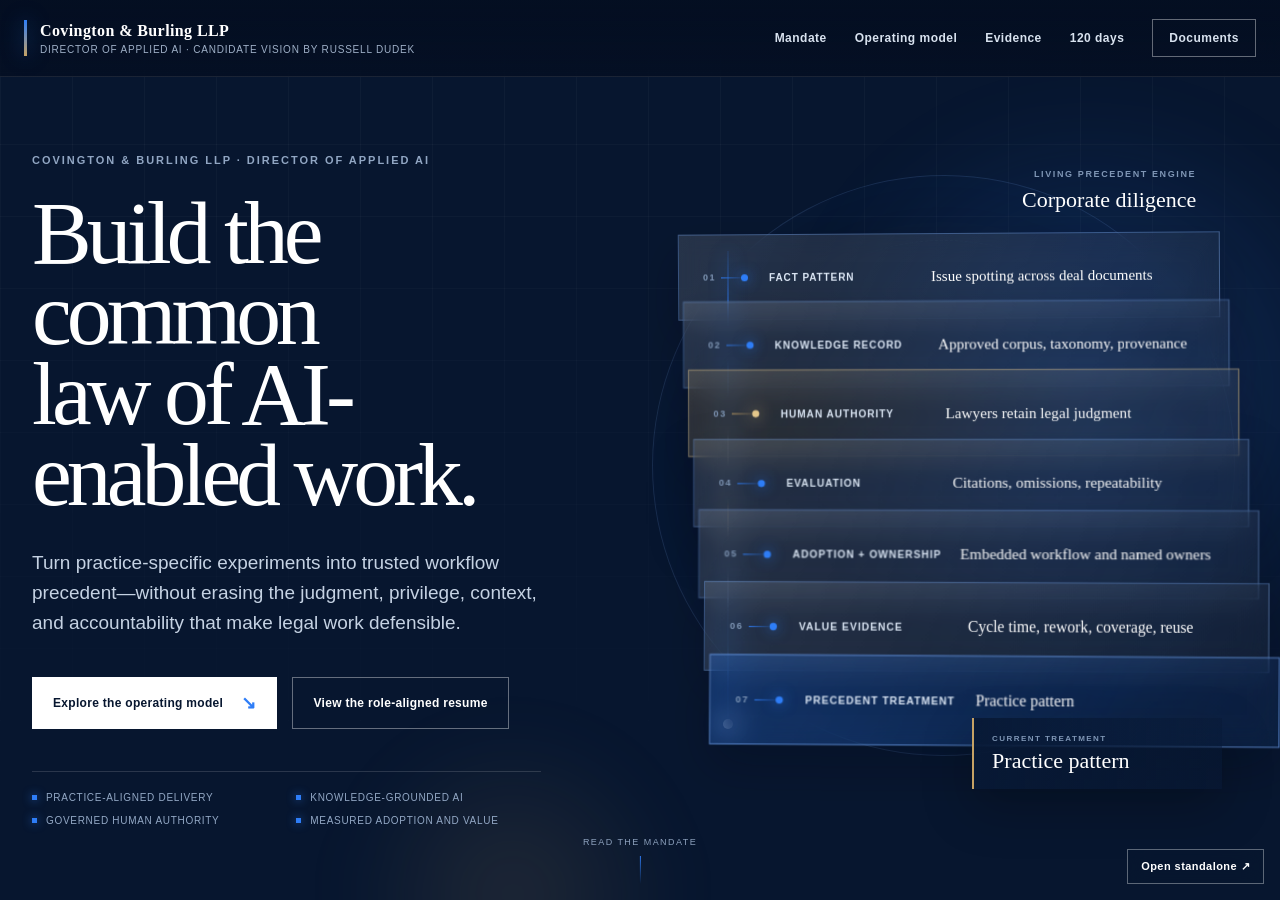
==== commit 7e4b9964: "Restore approved Covington experience and tighten credentials" ====
--- a/index.html
+++ b/index.html
@@ -2,306 +2,33 @@
 <html lang="en">
 <head>
   <meta charset="utf-8">
-  <meta name="viewport" content="width=device-width,initial-scale=1">
+  <meta name="viewport" content="width=device-width, initial-scale=1, viewport-fit=cover">
   <meta name="theme-color" content="#07162f">
-  <title>Russell Dudek | Director of Applied AI Candidate Vision</title>
+  <title>Russell Dudek | Covington Director of Applied AI Candidate Vision</title>
   <meta name="description" content="An independent candidate vision for leading applied AI delivery across Covington's legal practices.">
-  <link rel="stylesheet" href="styles.css">
-  <script src="app.js" defer></script>
+  <style>
+    :root{color-scheme:dark;background:#07162f}*{box-sizing:border-box}html,body{width:100%;height:100%;margin:0;overflow:hidden;background:#07162f;font-family:ui-sans-serif,-apple-system,BlinkMacSystemFont,"Segoe UI",Arial,sans-serif}.shell{position:fixed;inset:0;background:#07162f}.viewer{display:block;width:100%;height:100%;border:0;background:#07162f}.loading{position:absolute;inset:0;display:grid;place-items:center;z-index:2;background:radial-gradient(circle at 72% 25%,#102f62 0,transparent 36%),#07162f;color:#fff;transition:opacity .45s ease,visibility .45s ease}.loading[hidden]{opacity:0;visibility:hidden}.mark{width:min(420px,calc(100vw - 48px));text-align:center}.rule{width:2px;height:72px;margin:0 auto 24px;background:linear-gradient(#2e7df7,#c6a264);box-shadow:0 0 24px rgba(46,125,247,.6)}.loading p{margin:0;color:#91a6c3;font-size:10px;font-weight:800;letter-spacing:.19em;text-transform:uppercase}.loading h1{margin:16px 0 0;font:500 clamp(34px,7vw,64px)/.98 Georgia,"Times New Roman",serif;letter-spacing:-.04em}.fallback{position:fixed;right:16px;bottom:16px;z-index:3;padding:10px 13px;border:1px solid rgba(255,255,255,.35);background:rgba(7,22,47,.82);backdrop-filter:blur(12px);color:#fff;text-decoration:none;font-size:11px;font-weight:750;letter-spacing:.04em}.fallback:focus-visible{outline:2px solid #7cb1ff;outline-offset:3px}@media(prefers-reduced-motion:reduce){.loading{transition:none}}
+  </style>
 </head>
-<body class="site-body">
-  <a class="skip-link" href="#main">Skip to content</a>
-
-  <header class="site-header" id="top">
-    <nav class="nav-shell" aria-label="Primary">
-      <a class="identity" href="index.html" aria-label="Covington & Burling LLP Director of Applied AI candidate vision by Russell Dudek">
-        <span class="identity-mark" aria-hidden="true"></span>
-        <span>
-          <strong>Covington &amp; Burling LLP</strong>
-          <small>Director of Applied AI · Candidate vision by Russell Dudek</small>
-        </span>
-      </a>
-      <button class="menu-button" id="menuBtn" type="button" aria-expanded="false" aria-controls="siteMenu">
-        <span></span><span></span><span></span><span class="sr-only">Open menu</span>
-      </button>
-      <div class="nav-links" id="siteMenu">
-        <a href="#mandate">Mandate</a>
-        <a href="#precedentLab">Operating model</a>
-        <a href="#evidence">Evidence</a>
-        <a href="#entry">120 days</a>
-        <a class="nav-documents" href="#documents">Documents</a>
-      </div>
-    </nav>
-  </header>
-
-  <main id="main">
-    <section class="hero" aria-labelledby="heroTitle">
-      <div class="hero-grid" aria-hidden="true"></div>
-      <div class="hero-glow hero-glow-one" aria-hidden="true"></div>
-      <div class="hero-glow hero-glow-two" aria-hidden="true"></div>
-      <div class="hero-inner">
-        <div class="hero-copy">
-          <p class="hero-context">Covington &amp; Burling LLP · Director of Applied AI</p>
-          <h1 id="heroTitle">Build the common law of AI-enabled work.</h1>
-          <p class="hero-lead">Turn practice-specific experiments into trusted workflow precedent—without erasing the judgment, privilege, context, and accountability that make legal work defensible.</p>
-          <div class="hero-actions">
-            <a class="hero-primary" href="#precedentLab">Explore the operating model <span aria-hidden="true">↘</span></a>
-            <a class="hero-secondary" href="resume.html">View the role-aligned resume</a>
-          </div>
-          <div class="hero-proof" aria-label="Candidate positioning">
-            <span>Practice-aligned delivery</span>
-            <span>Knowledge-grounded AI</span>
-            <span>Governed human authority</span>
-            <span>Measured adoption and value</span>
-          </div>
-        </div>
-
-        <div class="engine-hero" id="heroEngine" data-state="assembling" aria-label="Living Precedent Engine showing seven evidence layers">
-          <div class="engine-orbit" aria-hidden="true"></div>
-          <div class="engine-caption">
-            <span>Living Precedent Engine</span>
-            <strong data-field="scenarioShort">Corporate diligence</strong>
-          </div>
-
-          <div class="engine-desktop" aria-hidden="true">
-            <div class="authority-thread"></div>
-            <div class="engine-layer" data-engine-layer="fact" style="--i:0">
-              <span class="engine-index">01</span><span class="engine-label">Fact pattern</span><span class="engine-value" data-field="factShort">Issue spotting across deal documents</span>
-            </div>
-            <div class="engine-layer" data-engine-layer="knowledge" style="--i:1">
-              <span class="engine-index">02</span><span class="engine-label">Knowledge record</span><span class="engine-value" data-field="knowledgeShort">Approved corpus, taxonomy, provenance</span>
-            </div>
-            <div class="engine-layer authority-layer" data-engine-layer="authority" style="--i:2">
-              <span class="engine-index">03</span><span class="engine-label">Human authority</span><span class="engine-value" data-field="authorityShort">Lawyers retain legal judgment</span>
-            </div>
-            <div class="engine-layer" data-engine-layer="evaluation" style="--i:3">
-              <span class="engine-index">04</span><span class="engine-label">Evaluation</span><span class="engine-value" data-field="evaluationShort">Citations, omissions, repeatability</span>
-            </div>
-            <div class="engine-layer" data-engine-layer="adoption" style="--i:4">
-              <span class="engine-index">05</span><span class="engine-label">Adoption + ownership</span><span class="engine-value" data-field="adoptionShort">Embedded workflow and named owners</span>
-            </div>
-            <div class="engine-layer" data-engine-layer="value" style="--i:5">
-              <span class="engine-index">06</span><span class="engine-label">Value evidence</span><span class="engine-value" data-field="valueShort">Cycle time, rework, coverage, reuse</span>
-            </div>
-            <div class="engine-layer treatment-layer" data-engine-layer="treatment" style="--i:6">
-              <span class="engine-index">07</span><span class="engine-label">Precedent treatment</span><strong class="engine-value" data-field="disposition">Practice pattern</strong>
-            </div>
-          </div>
-
-          <div class="engine-mobile" aria-hidden="true">
-            <div><span>01</span><small>Fact pattern</small><strong data-field="factShort">Issue spotting across deal documents</strong></div>
-            <div><span>02</span><small>Knowledge record</small><strong data-field="knowledgeShort">Approved corpus, taxonomy, provenance</strong></div>
-            <div class="mobile-authority"><span>03</span><small>Human authority</small><strong data-field="authorityShort">Lawyers retain legal judgment</strong></div>
-            <div><span>04</span><small>Evaluation</small><strong data-field="evaluationShort">Citations, omissions, repeatability</strong></div>
-            <div><span>05</span><small>Adoption + ownership</small><strong data-field="adoptionShort">Embedded workflow and named owners</strong></div>
-            <div><span>06</span><small>Value evidence</small><strong data-field="valueShort">Cycle time, rework, coverage, reuse</strong></div>
-            <div class="mobile-treatment"><span>07</span><small>Precedent treatment</small><strong data-field="disposition">Practice pattern</strong></div>
-          </div>
-
-          <div class="engine-status">
-            <span>Current treatment</span>
-            <strong data-field="disposition">Practice pattern</strong>
-          </div>
-        </div>
-      </div>
-      <a class="scroll-cue" href="#mandate"><span>Read the mandate</span><i aria-hidden="true"></i></a>
-    </section>
-
-    <section class="mandate-section section-light" id="mandate">
-      <div class="content-shell">
-        <div class="section-heading reveal">
-          <p>Mandate behind the title</p>
-          <h2>The firm is building an operating layer between AI strategy and daily legal work.</h2>
-          <div class="section-summary">The director’s job is to concentrate demand, equip practice-aligned managers, advance AI and knowledge in lockstep, and turn proven delivery into maintained firm capability.</div>
-        </div>
-        <div class="mandate-track reveal" aria-label="Mandate progression">
-          <article>
-            <span>01</span>
-            <h3>Read practice demand</h3>
-            <p>Start with matter execution, attorney judgment, client friction, and the real objective beneath the first request.</p>
-          </article>
-          <div class="track-line" aria-hidden="true"><i></i></div>
-          <article>
-            <span>02</span>
-            <h3>Build a defensible pattern</h3>
-            <p>Bind workflow design to approved knowledge, retained authority, task-specific evaluation, controls, adoption, and value evidence.</p>
-          </article>
-          <div class="track-line" aria-hidden="true"><i></i></div>
-          <article>
-            <span>03</span>
-            <h3>Publish maintained precedent</h3>
-            <p>Scale only what survives practice variation. Preserve exceptions, name owners, observe performance, and retire stale patterns.</p>
-          </article>
-        </div>
-        <div class="inaction-note reveal">
-          <span>Cost of leaving the tension unresolved</span>
-          <p>Pilots multiply, knowledge and controls lag, lawyers rebuild local workarounds, and the firm loses the evidence needed to distinguish scalable capability from one-off success.</p>
-        </div>
-      </div>
-    </section>
-
-    <section class="lab-section" id="precedentLab" aria-labelledby="labTitle">
-      <div class="lab-grid-background" aria-hidden="true"></div>
-      <div class="content-shell">
-        <div class="lab-heading reveal">
-          <div>
-            <p>Applied AI Reporter · interactive operating model</p>
-            <h2 id="labTitle">Decide what should scale—and what should remain local.</h2>
-          </div>
-          <p>The baseline is an illustrative Corporate diligence practice pattern. Change the workflow or evidence treatment to see the full record resolve as one state.</p>
-        </div>
-
-        <div class="lab-shell reveal">
-          <aside class="lab-controls" aria-label="Precedent model controls">
-            <div class="control-group">
-              <div class="control-heading"><span>01</span><strong>Choose a legal workflow</strong></div>
-              <div class="scenario-controls" role="tablist" aria-label="Legal workflow">
-                <button class="scenario-btn" type="button" data-scenario="corporate" role="tab" aria-selected="true">Corporate <small>Diligence issue extraction</small></button>
-                <button class="scenario-btn" type="button" data-scenario="litigation" role="tab" aria-selected="false">Litigation <small>Discovery synthesis</small></button>
-                <button class="scenario-btn" type="button" data-scenario="regulatory" role="tab" aria-selected="false">Regulatory <small>Monitoring to advisory</small></button>
-                <button class="scenario-btn" type="button" data-scenario="whitecollar" role="tab" aria-selected="false">White Collar <small>Investigation chronology</small></button>
-              </div>
-            </div>
-
-            <div class="control-group">
-              <div class="control-heading"><span>02</span><strong>Set the evidence treatment</strong></div>
-              <div class="stage-controls" aria-label="Evidence treatment">
-                <button class="stage-btn" type="button" data-stage="prototype" aria-pressed="false">Matter prototype</button>
-                <button class="stage-btn" type="button" data-stage="practice" aria-pressed="true">Practice pattern</button>
-                <button class="stage-btn" type="button" data-stage="candidate" aria-pressed="false">Cross-practice candidate</button>
-                <button class="stage-btn" type="button" data-stage="standard" aria-pressed="false">Firm standard</button>
-              </div>
-            </div>
-
-            <button class="reset-button" type="button" id="resetLab">Reset to baseline <span aria-hidden="true">↺</span></button>
-          </aside>
-
-          <article class="precedent-record" aria-live="polite">
-            <header class="record-header">
-              <div class="record-volume"><span>Applied AI Reporter</span><strong>Vol. 01 · 2026</strong></div>
-              <div>
-                <h3 id="scenarioTitle">Corporate · diligence issue extraction</h3>
-                <p id="scenarioSummary">Surface agreement issues across a deal-room corpus for attorney verification and drafting decisions.</p>
-              </div>
-            </header>
-
-            <div class="record-thread" aria-hidden="true"></div>
-            <div class="record-layers">
-              <section class="record-layer" data-record-layer="fact"><span>01</span><h4>Fact pattern</h4><p id="fact">A transaction team needs faster issue spotting across contracts without surrendering relevance, materiality, or negotiating judgment.</p></section>
-              <section class="record-layer" data-record-layer="knowledge"><span>02</span><h4>Knowledge record</h4><p id="knowledge">Approved matter corpus, clause taxonomy, document lineage, access controls, and a named knowledge owner.</p></section>
-              <section class="record-layer record-authority" data-record-layer="authority"><span>03</span><h4>Human authority</h4><p id="authority">Deal attorneys determine legal relevance, materiality, escalation, and the final drafting or negotiating position.</p></section>
-              <section class="record-layer" data-record-layer="evaluation"><span>04</span><h4>Evaluation</h4><p id="evaluation">Attorney-reviewed issue set; citation completeness; omission and hallucination review; repeatability across representative documents.</p></section>
-              <section class="record-layer" data-record-layer="adoption"><span>05</span><h4>Adoption + ownership</h4><p id="adoption">Matter kickoff pattern, embedded examples, office hours, feedback capture, and practice KM ownership.</p></section>
-              <section class="record-layer" data-record-layer="value"><span>06</span><h4>Value evidence</h4><p id="value">Measured cycle time, rework, issue coverage, repeat use, and client-response speed.</p></section>
-            </div>
-
-            <footer class="record-disposition">
-              <div><span>Precedent treatment</span><strong id="labDisposition">Practice pattern</strong></div>
-              <p id="nextDecision">Prove across representative matters and document the legitimate exceptions.</p>
-            </footer>
-          </article>
-        </div>
-        <p class="sr-only" id="stateAnnouncement" aria-live="polite"></p>
-      </div>
-    </section>
-
-    <section class="tensions-section" id="tensions">
-      <div class="content-shell">
-        <div class="section-heading inverse reveal">
-          <p>The contradiction field</p>
-          <h2>The work lives in the tensions a model cannot make disappear.</h2>
-          <div class="section-summary">Partner trust comes from making the tradeoff visible, preserving the right authority, and showing what evidence earns the next scope decision.</div>
-        </div>
-        <div class="tension-list">
-          <article class="tension-item reveal"><span>01</span><div><strong>Practice judgment</strong><em>and</em><strong>firm-wide reuse</strong></div><p>Standardize controls and reusable components while preserving legitimate matter and practice exceptions.</p></article>
-          <article class="tension-item reveal"><span>02</span><div><strong>Speed and leverage</strong><em>and</em><strong>privilege and defensibility</strong></div><p>Scale authority, review, evidence, access, and escalation with consequence and sensitivity.</p></article>
-          <article class="tension-item reveal"><span>03</span><div><strong>Model capability</strong><em>and</em><strong>knowledge readiness</strong></div><p>Advance workflows and their source content, taxonomies, ownership, and freshness in lockstep.</p></article>
-          <article class="tension-item reveal"><span>04</span><div><strong>Pilot enthusiasm</strong><em>and</em><strong>portfolio concentration</strong></div><p>Focus the team on use cases with a clear client-service outcome, accountable owner, adoption path, and measurable evidence.</p></article>
-        </div>
-      </div>
-    </section>
-
-    <section class="evidence-section section-light" id="evidence">
-      <div class="content-shell">
-        <div class="section-heading reveal">
-          <p>Evidence that transfers</p>
-          <h2>An operator-technologist record built in systems where trust must be designed into the work.</h2>
-          <div class="section-summary">The fit is not a claim of prior law-firm tenure. It is a verified record of connecting technology, quality, human judgment, adoption, and operating outcomes in high-consequence environments.</div>
-        </div>
-
-        <div class="evidence-rail reveal">
-          <article><div class="evidence-year">Now</div><div class="evidence-company">Vape-Jet</div><div><h3>AI-first operating transformation</h3><p>Leads cross-functional work across production, quality, purchasing, customer success, engineering issue flow, enterprise systems, telemetry, standard work, and AI-assisted workflows in software-enabled robotics.</p></div></article>
-          <article><div class="evidence-year">2017—</div><div class="evidence-company">DudeWorth</div><div><h3>Applied AI workflow and governance patterns</h3><p>Builds readiness and opportunity frameworks spanning value, feasibility, data readiness, retrieval, human judgment, escalation, evaluation, adoption burden, reuse, and time-to-value.</p></div></article>
-          <article><div class="evidence-year">2014—18</div><div class="evidence-company">Amazon</div><div><h3>Scaled customer-delivery mechanisms</h3><p>Helped launch and run 24/7 Prime operations in Pittsburgh through customer-backward execution, standard work, visual management, labor planning, escalation, and continuous improvement.</p></div></article>
-          <article><div class="evidence-year">2000—13</div><div class="evidence-company">Compunetics</div><div><h3>High-reliability engineering and quality</h3><p>Led engineering, manufacturing, quality, root-cause, process controls, and technical delivery across complex programs with demanding stakeholders.</p></div></article>
-        </div>
-
-        <div class="evidence-measures reveal" aria-label="Verified measures">
-          <div><strong>~1,000</strong><span>fielded robots informing current machine, customer, support, and operating feedback loops</span></div>
-          <div><strong>~5M</strong><span>second-day orders annually supported by the Pittsburgh Prime operation</span></div>
-          <div><strong>100%</strong><span>safety record with no FAA incidents in regulated drone operations</span></div>
-          <div><strong>20+</strong><span>years connecting technical systems, operations, teams, and customer outcomes</span></div>
-        </div>
-      </div>
-    </section>
-
-    <section class="entry-section" id="entry">
-      <div class="content-shell">
-        <div class="entry-heading reveal">
-          <p>First 120 days</p>
-          <h2>Read the practice. Concentrate the portfolio. Prove the work. Publish precedent.</h2>
-          <a href="120-day-plan.html">Open the complete entry plan <span aria-hidden="true">↗</span></a>
-        </div>
-        <div class="entry-path reveal">
-          <article><span>0—30</span><h3>Read the practice</h3><p>Shadow attorneys, map demand and knowledge, establish team cadence, and clarify decision rights across AI, KM, Technology, Risk, and practices.</p><strong>Output: shared factual map</strong></article>
-          <article><span>31—60</span><h3>Concentrate the portfolio</h3><p>Define intake and sequencing, select bounded high-value workflows, and agree authority, source, evaluation, and ownership before build.</p><strong>Output: focused delivery portfolio</strong></article>
-          <article><span>61—90</span><h3>Prove and enable</h3><p>Ship into real work, capture correction and abandonment signals, run task-centered demos and office hours, and measure quality and value.</p><strong>Output: accepted operating evidence</strong></article>
-          <article><span>91—120</span><h3>Publish precedent</h3><p>Promote proven patterns, document exceptions, assign lifecycle owners, rebalance capacity, and surface the next leadership decisions.</p><strong>Output: maintained firm capability</strong></article>
-        </div>
-      </div>
-    </section>
-
-    <section class="fit-section section-light">
-      <div class="content-shell fit-grid reveal">
-        <blockquote>“The differentiated value is the ability to make emerging technology operational, governed, teachable, measurable, and trusted in high-consequence work.”</blockquote>
-        <div>
-          <p>How I would contribute</p>
-          <h2>Lead the system around the model.</h2>
-          <p>Listen past the first request, develop a distributed specialist team, connect knowledge to workflow, build quality mechanisms, manage adoption, translate across partners and technical teams, and own outcomes through delivery.</p>
-          <a href="interview-brief.html">Read the interview thesis <span aria-hidden="true">↗</span></a>
-        </div>
-      </div>
-    </section>
-
-    <section class="documents-section" id="documents">
-      <div class="content-shell">
-        <div class="documents-heading reveal">
-          <p>Candidate campaign documents</p>
-          <h2>One strategic argument. Five decision surfaces.</h2>
-        </div>
-        <div class="document-rail reveal">
-          <article><span>01</span><div><h3>Role-aligned resume</h3><p>Exactly two printable pages of verified operating evidence.</p></div><div><a href="resume.html">View</a><a href="pdfs/Russell-Dudek-Covington-Resume.pdf" download>Download PDF</a></div></article>
-          <article><span>02</span><div><h3>Cover letter</h3><p>A direct case for the mandate and transferable operating advantage.</p></div><div><a href="cover-letter.html">View</a><a href="pdfs/Russell-Dudek-Covington-Cover-Letter.pdf" download>Download PDF</a></div></article>
-          <article><span>03</span><div><h3>Interview thesis brief</h3><p>Mandate, contradictions, decision architecture, measures, and executive questions.</p></div><div><a href="interview-brief.html">View</a><a href="pdfs/Russell-Dudek-Covington-Interview-Brief.pdf" download>Download PDF</a></div></article>
-          <article><span>04</span><div><h3>120-day entry plan</h3><p>A senior-leadership path from practice listening to reusable workflow precedent.</p></div><div><a href="120-day-plan.html">View</a><a href="pdfs/Russell-Dudek-Covington-120-Day-Plan.pdf" download>Download PDF</a></div></article>
-          <article><span>05</span><div><h3>Workflow Precedent Review</h3><p>A working canvas for deciding what should scale, remain local, be repaired, or retire.</p></div><div><a href="workflow-precedent-review.html">View</a><a href="pdfs/Russell-Dudek-Covington-Workflow-Precedent-Review.pdf" download>Download PDF</a></div></article>
-        </div>
-      </div>
-    </section>
-
-    <section class="contact-section">
-      <div class="content-shell contact-grid reveal">
-        <div><p>Russell Dudek</p><h2>Make the reasoning inspectable.</h2></div>
-        <div class="contact-links"><a href="mailto:russelldudek@gmail.com">russelldudek@gmail.com</a><a href="tel:+14122878640">412.287.8640</a><a href="https://www.linkedin.com/in/russelldudek">LinkedIn ↗</a></div>
-      </div>
-    </section>
+<body>
+  <main class="shell">
+    <div class="loading" id="loading" aria-live="polite">
+      <div class="mark"><div class="rule" aria-hidden="true"></div><p>Covington &amp; Burling LLP · Independent candidate vision</p><h1>Living Precedent Engine</h1></div>
+    </div>
+    <iframe
+      class="viewer"
+      id="viewer"
+      title="Covington Director of Applied AI candidate vision by Russell Dudek"
+      src="index-direct.html"
+      allow="fullscreen"
+    ></iframe>
+    <a class="fallback" href="index-direct.html" target="_blank" rel="noopener">Open standalone ↗</a>
   </main>
-
-  <footer class="site-footer">
-    <div class="content-shell footer-grid">
-      <p><strong>Independent candidate vision.</strong> This is Russell Dudek’s work and is not an official Covington &amp; Burling LLP publication. The company name is used nominatively. No Covington logo, proprietary website asset, or font file is reproduced.</p>
-      <p>Pittsburgh, Pennsylvania · <a href="source-notes.html">Public source notes</a><br><a href="https://russelldudek.github.io/">https://russelldudek.github.io/</a></p>
-    </div>
-  </footer>
+  <script>
+    const viewer=document.getElementById('viewer');
+    const loading=document.getElementById('loading');
+    viewer.addEventListener('load',()=>{loading.hidden=true},{once:true});
+    window.setTimeout(()=>{loading.hidden=true},6000);
+  </script>
 </body>
 </html>
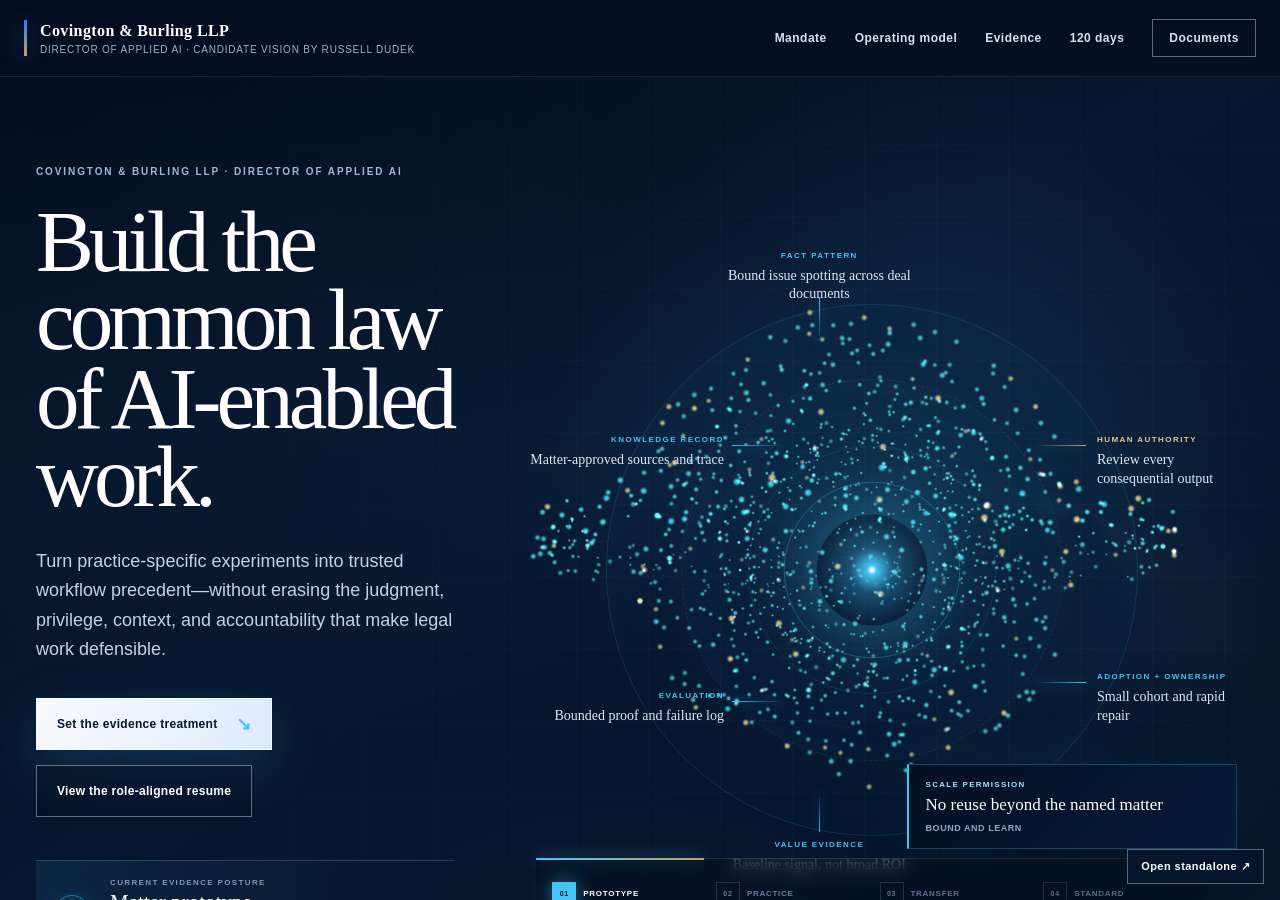
==== commit ebac4604: "Make hero treatment rail interactive" ====
--- a/index.html
+++ b/index.html
@@ -27,8 +27,100 @@
   <script>
     const viewer=document.getElementById('viewer');
     const loading=document.getElementById('loading');
-    viewer.addEventListener('load',()=>{loading.hidden=true},{once:true});
-    window.setTimeout(()=>{loading.hidden=true},6000);
+
+    function enhanceTreatmentRail(){
+      try{
+        const doc=viewer.contentDocument;
+        const win=viewer.contentWindow;
+        const rail=doc?.querySelector('.engine-stage-rail');
+        if(!doc||!win||!rail||rail.dataset.interactive==='true') return;
+
+        rail.dataset.interactive='true';
+        rail.setAttribute('role','group');
+        rail.setAttribute('aria-label','Set the evidence treatment');
+
+        const style=doc.createElement('style');
+        style.id='interactive-hero-treatment-styles';
+        style.textContent=`
+          .engine-stage-rail .engine-stage-control{
+            appearance:none;-webkit-appearance:none;border:0;background:transparent;margin:0;
+            display:flex;align-items:center;gap:7px;width:100%;padding:5px 4px;
+            color:#687d9b;font:850 8px/1.2 var(--sans);letter-spacing:.09em;
+            text-align:left;text-transform:uppercase;cursor:pointer;
+            transition:color .24s ease,transform .24s ease,background .24s ease;
+          }
+          .engine-stage-rail .engine-stage-control i{
+            display:grid;place-items:center;flex:0 0 auto;width:24px;height:24px;
+            border:1px solid rgba(255,255,255,.14);font-style:normal;font-size:7px;
+            transition:border-color .24s ease,background .24s ease,box-shadow .24s ease;
+          }
+          .engine-stage-rail .engine-stage-control:hover{color:#fff;transform:translateY(-2px)}
+          .engine-stage-rail .engine-stage-control:hover i{border-color:rgba(var(--treatment-accent-rgb),.75)}
+          .engine-stage-rail .engine-stage-control.is-complete{color:#c7d4e5}
+          .engine-stage-rail .engine-stage-control.is-complete i{border-color:rgba(var(--treatment-accent-rgb),.55);background:rgba(var(--treatment-accent-rgb),.12)}
+          .engine-stage-rail .engine-stage-control.is-current{color:var(--white)}
+          .engine-stage-rail .engine-stage-control.is-current i{border-color:var(--treatment-accent);background:var(--treatment-accent);color:#061126;box-shadow:0 0 20px rgba(var(--treatment-accent-rgb),.55)}
+          .engine-stage-rail .engine-stage-control:focus-visible{outline:2px solid var(--treatment-soft);outline-offset:4px;background:rgba(var(--treatment-accent-rgb),.09)}
+          @media(max-width:720px){.engine-stage-rail .engine-stage-control{font-size:7px;gap:5px;padding-inline:2px}.engine-stage-rail .engine-stage-control i{width:22px;height:22px}}
+          @media(prefers-reduced-motion:reduce){.engine-stage-rail .engine-stage-control{transition:none}.engine-stage-rail .engine-stage-control:hover{transform:none}}
+        `;
+        doc.head.appendChild(style);
+
+        const passive=[...rail.querySelectorAll('[data-engine-stage]')];
+        passive.forEach((node)=>{
+          if(node.tagName==='BUTTON') return;
+          const button=doc.createElement('button');
+          button.type='button';
+          button.className=`engine-stage-control ${node.className}`.trim();
+          button.dataset.engineStage=node.dataset.engineStage;
+          button.innerHTML=node.innerHTML;
+          button.setAttribute('aria-label',`Set evidence treatment to ${node.textContent.trim()}`);
+          node.replaceWith(button);
+        });
+
+        const controls=[...rail.querySelectorAll('.engine-stage-control')];
+        const sync=()=>{
+          const active=doc.body.dataset.treatment||'prototype';
+          controls.forEach((button)=>{
+            const selected=button.dataset.engineStage===active;
+            button.setAttribute('aria-pressed',String(selected));
+            button.tabIndex=selected?0:-1;
+          });
+        };
+        const activate=(button)=>{
+          const engine=win.__precedentEngine;
+          const current=engine?.getState?.()||{scenario:'corporate'};
+          engine?.renderState({scenario:current.scenario,stage:button.dataset.engineStage,animate:true});
+          sync();
+        };
+
+        controls.forEach((button,index)=>{
+          button.addEventListener('click',()=>activate(button));
+          button.addEventListener('keydown',(event)=>{
+            if(!['ArrowLeft','ArrowRight','Home','End'].includes(event.key)) return;
+            event.preventDefault();
+            let next=index;
+            if(event.key==='Home') next=0;
+            else if(event.key==='End') next=controls.length-1;
+            else next=(index+(event.key==='ArrowRight'?1:-1)+controls.length)%controls.length;
+            controls[next].focus();
+            activate(controls[next]);
+          });
+        });
+
+        new MutationObserver(sync).observe(doc.body,{attributes:true,attributeFilter:['data-treatment']});
+        sync();
+      }catch(error){
+        console.warn('Hero treatment controls could not be enhanced.',error);
+      }
+    }
+
+    viewer.addEventListener('load',()=>{
+      loading.hidden=true;
+      enhanceTreatmentRail();
+      window.setTimeout(enhanceTreatmentRail,250);
+    });
+    window.setTimeout(()=>{loading.hidden=true;enhanceTreatmentRail()},6000);
   </script>
 </body>
-</html>
+</html>
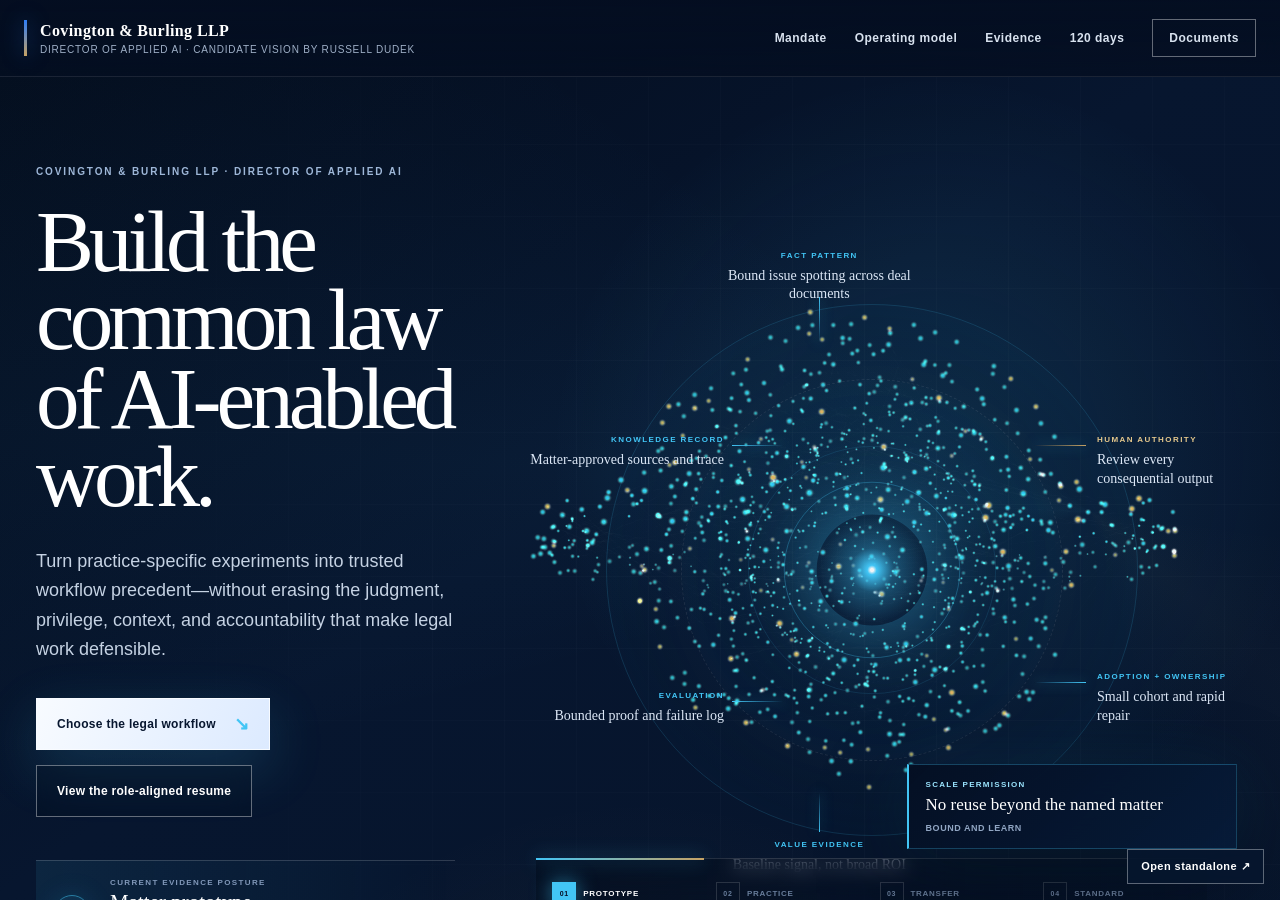
==== commit 5c3885e0: "Restore workflow-first interaction sequence" ====
--- a/index.html
+++ b/index.html
@@ -28,8 +28,42 @@
     const viewer=document.getElementById('viewer');
     const loading=document.getElementById('loading');
 
+    function normalizeExperienceOrder(){
+      try{
+        const doc=viewer.contentDocument;
+        const controls=doc?.querySelector('.lab-controls');
+        const stageControls=controls?.querySelector('.stage-controls');
+        const scenarioControls=controls?.querySelector('.scenario-controls');
+        const treatmentGroup=stageControls?.closest('.control-group');
+        const workflowGroup=scenarioControls?.closest('.control-group');
+        const reset=doc?.getElementById('resetLab');
+        if(!doc||!controls||!treatmentGroup||!workflowGroup) return;
+
+        workflowGroup.id='workflowControls';
+        workflowGroup.classList.add('control-group-workflow');
+        treatmentGroup.id='treatmentControls';
+        treatmentGroup.classList.add('control-group-treatment');
+        controls.insertBefore(workflowGroup,treatmentGroup);
+        if(reset) controls.appendChild(reset);
+
+        const heading=doc.querySelector('.lab-heading h2');
+        if(heading) heading.textContent='Choose the legal workflow—then set its evidence treatment.';
+        const summary=doc.querySelector('.lab-heading > p');
+        if(summary) summary.textContent='Start with the legal work. Then choose the evidence, authority, ownership, proof, and scale permission required before that workflow can travel.';
+
+        const primary=doc.querySelector('.hero-primary');
+        if(primary){
+          primary.setAttribute('href','#workflowControls');
+          primary.innerHTML='Choose the legal workflow <span aria-hidden="true">↘</span>';
+        }
+      }catch(error){
+        console.warn('The workflow-first sequence could not be restored.',error);
+      }
+    }
+
     function enhanceTreatmentRail(){
       try{
+        normalizeExperienceOrder();
         const doc=viewer.contentDocument;
         const win=viewer.contentWindow;
         const rail=doc?.querySelector('.engine-stage-rail');
@@ -42,11 +76,12 @@
         const style=doc.createElement('style');
         style.id='interactive-hero-treatment-styles';
         style.textContent=`
+          .engine-stage-rail[data-interactive="true"]{pointer-events:auto}
           .engine-stage-rail .engine-stage-control{
             appearance:none;-webkit-appearance:none;border:0;background:transparent;margin:0;
             display:flex;align-items:center;gap:7px;width:100%;padding:5px 4px;
             color:#687d9b;font:850 8px/1.2 var(--sans);letter-spacing:.09em;
-            text-align:left;text-transform:uppercase;cursor:pointer;
+            text-align:left;text-transform:uppercase;cursor:pointer;pointer-events:auto;
             transition:color .24s ease,transform .24s ease,background .24s ease;
           }
           .engine-stage-rail .engine-stage-control i{
@@ -117,10 +152,11 @@
 
     viewer.addEventListener('load',()=>{
       loading.hidden=true;
+      normalizeExperienceOrder();
       enhanceTreatmentRail();
-      window.setTimeout(enhanceTreatmentRail,250);
+      window.setTimeout(()=>{normalizeExperienceOrder();enhanceTreatmentRail()},250);
     });
-    window.setTimeout(()=>{loading.hidden=true;enhanceTreatmentRail()},6000);
+    window.setTimeout(()=>{loading.hidden=true;normalizeExperienceOrder();enhanceTreatmentRail()},6000);
   </script>
 </body>
 </html>
